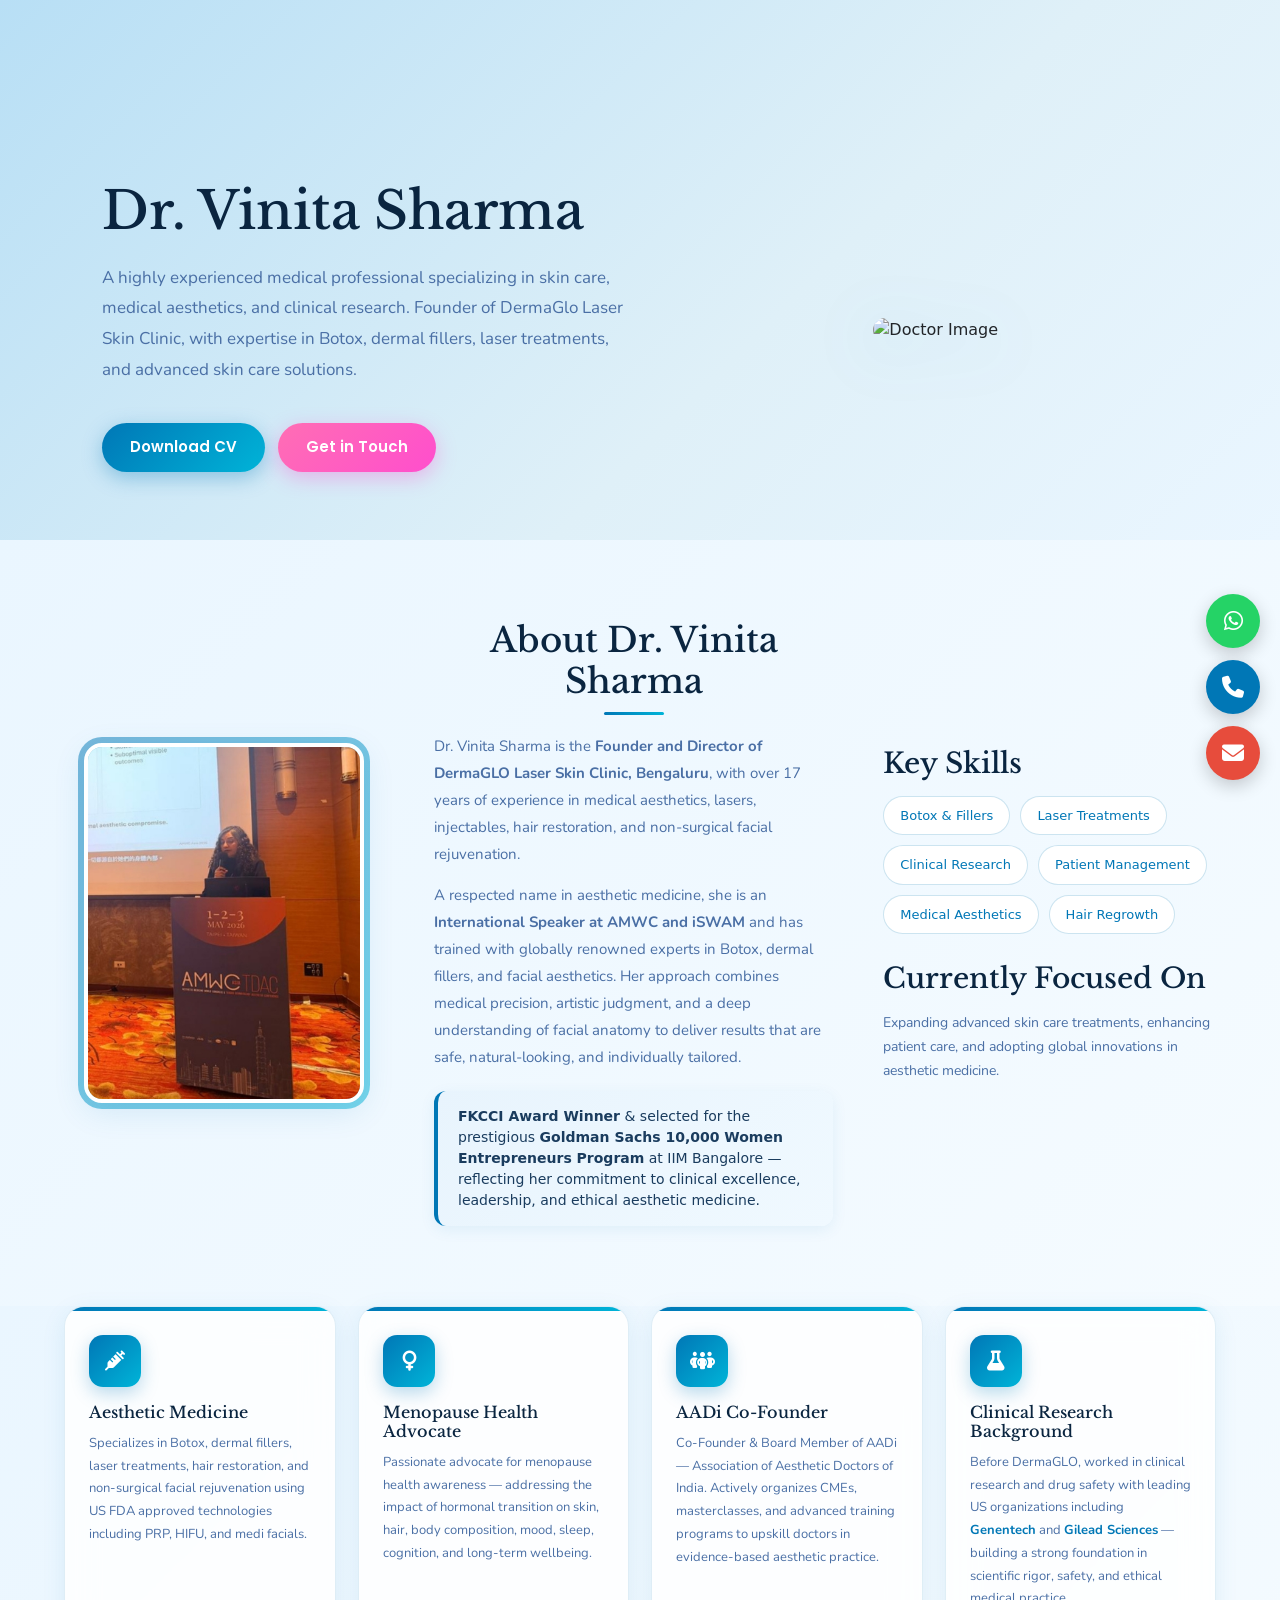
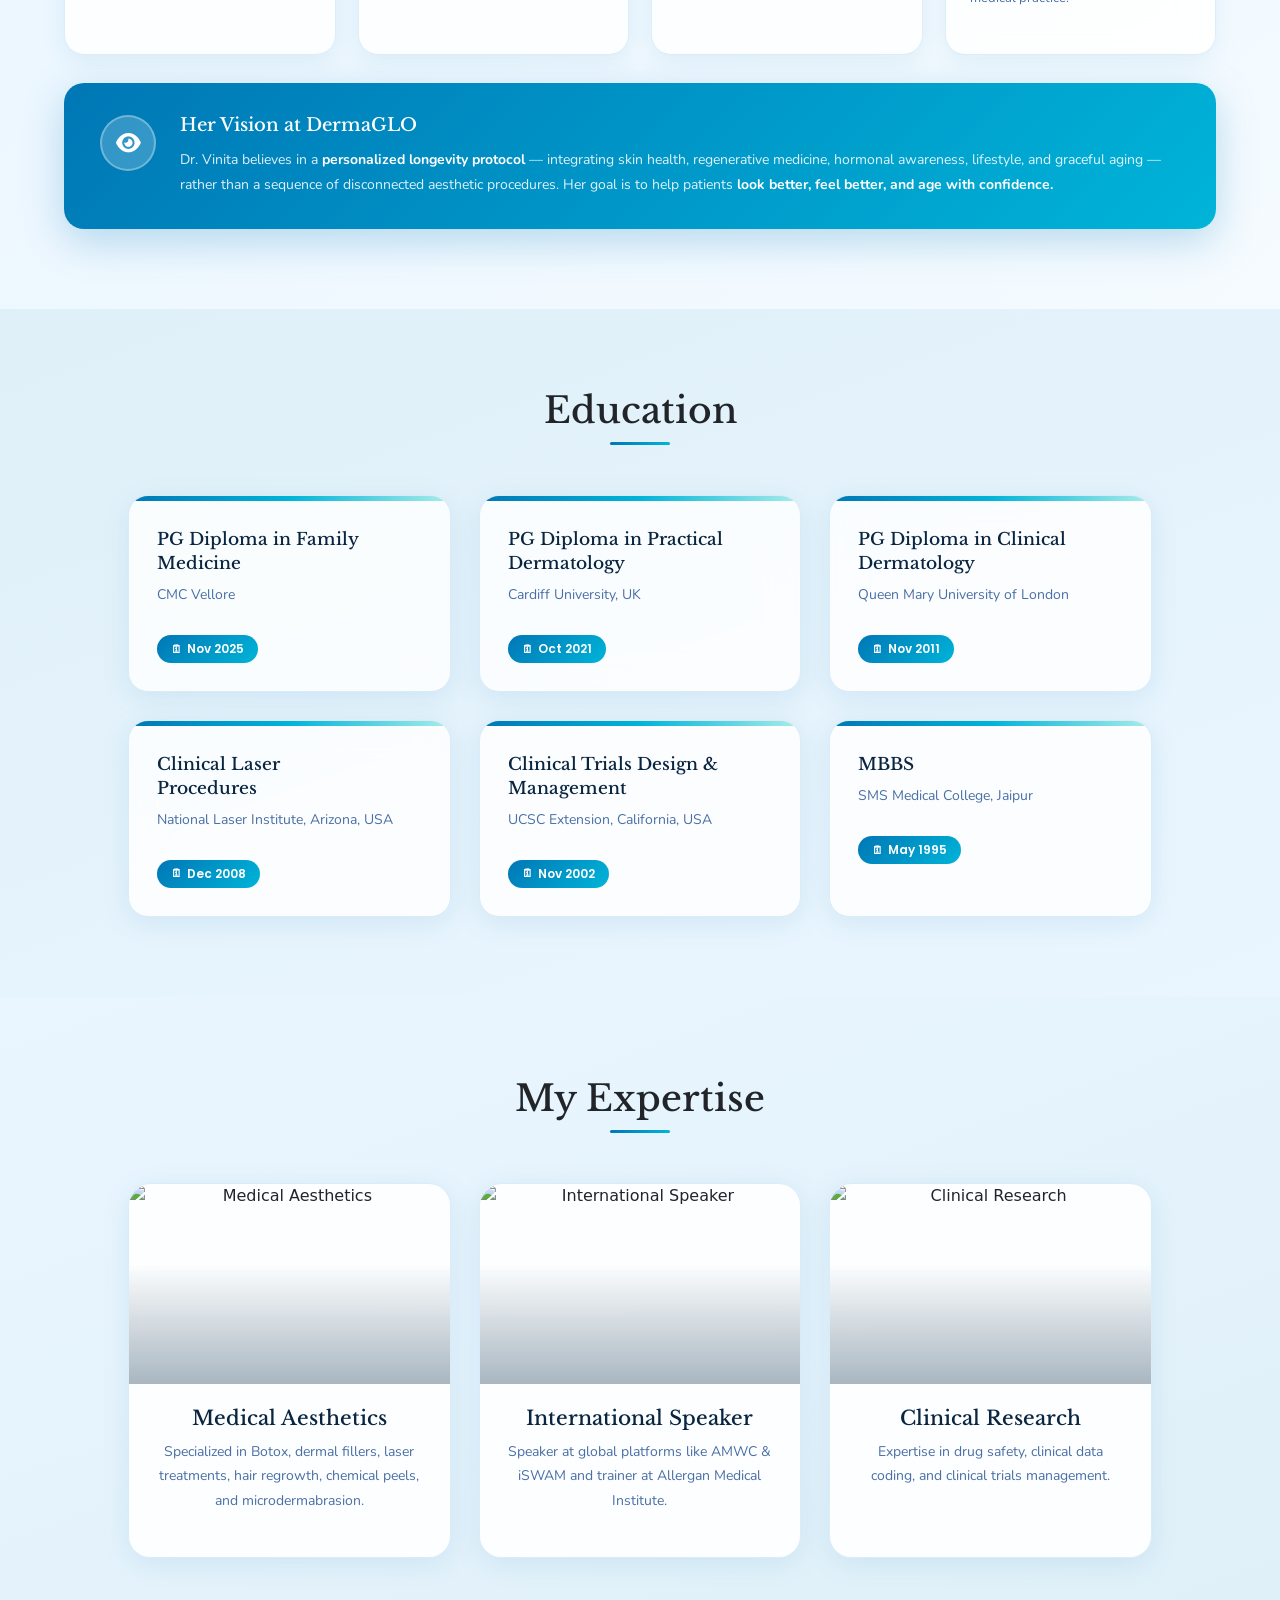
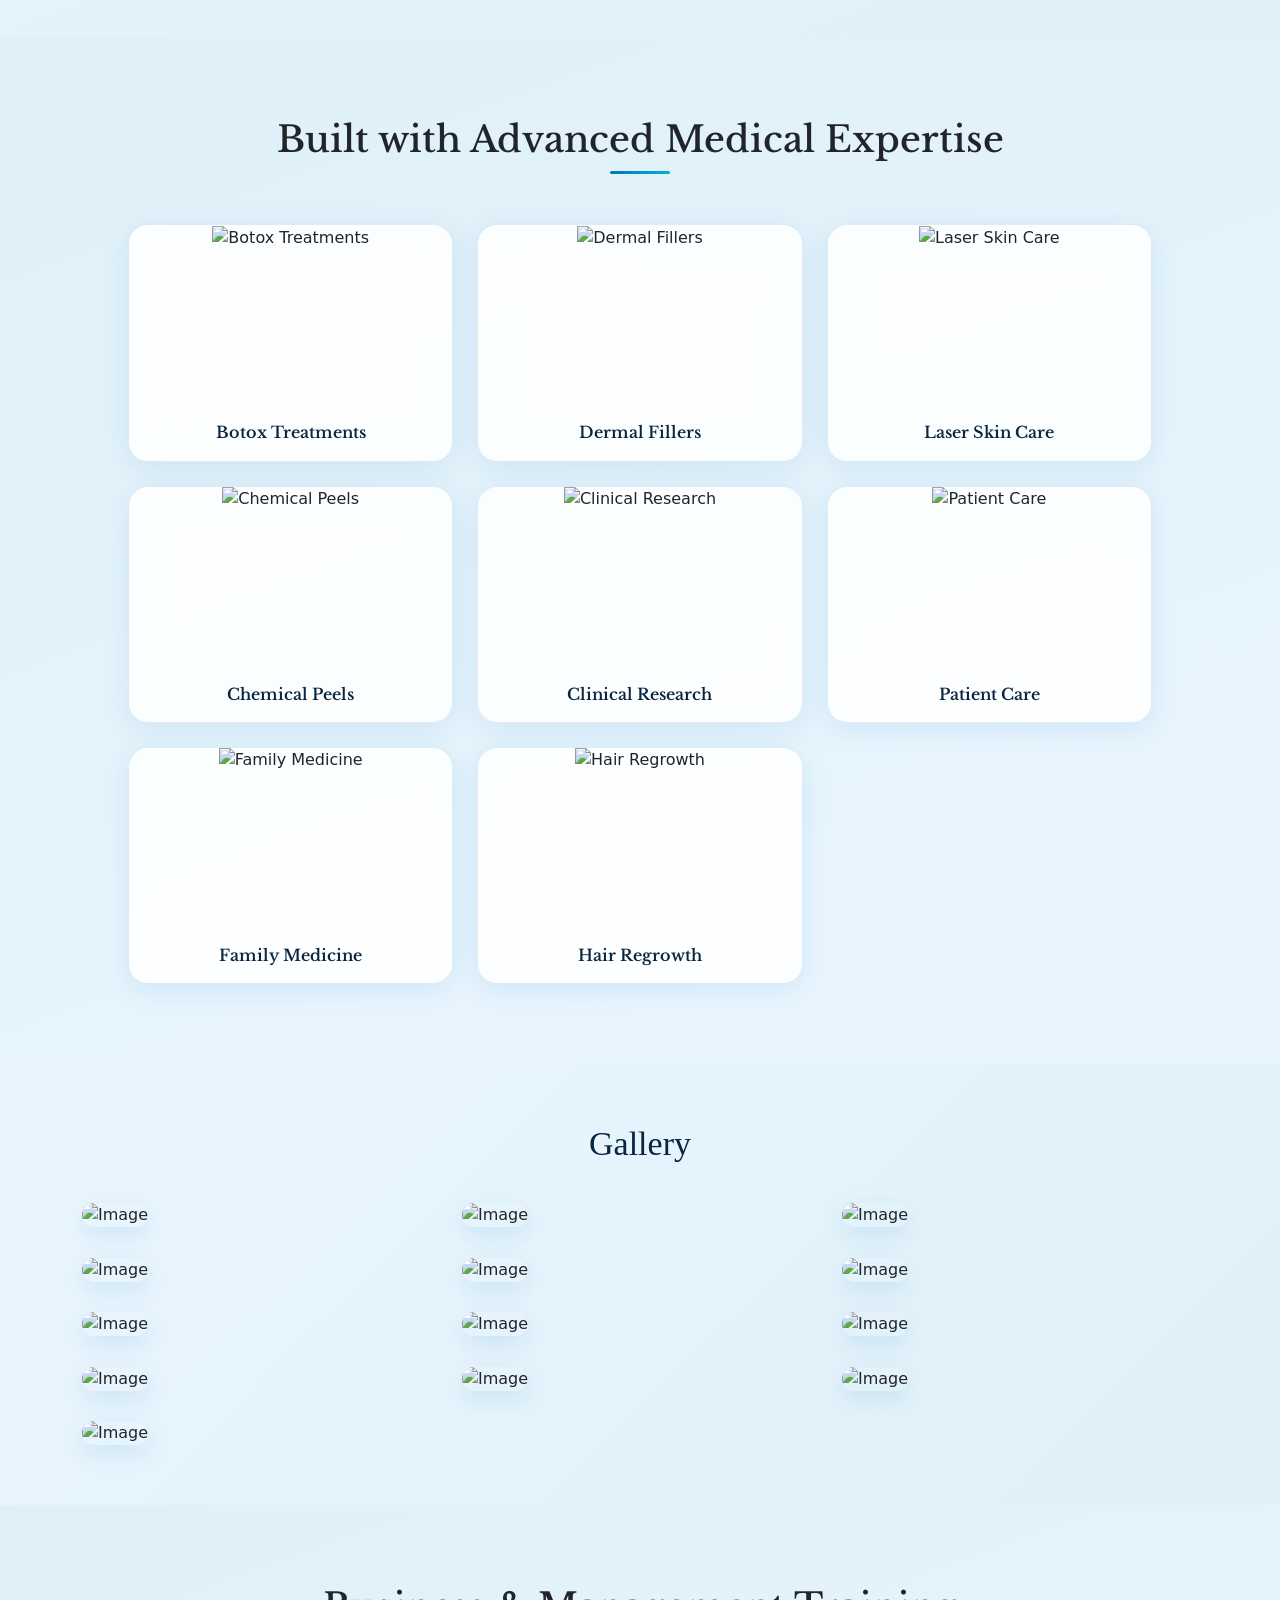
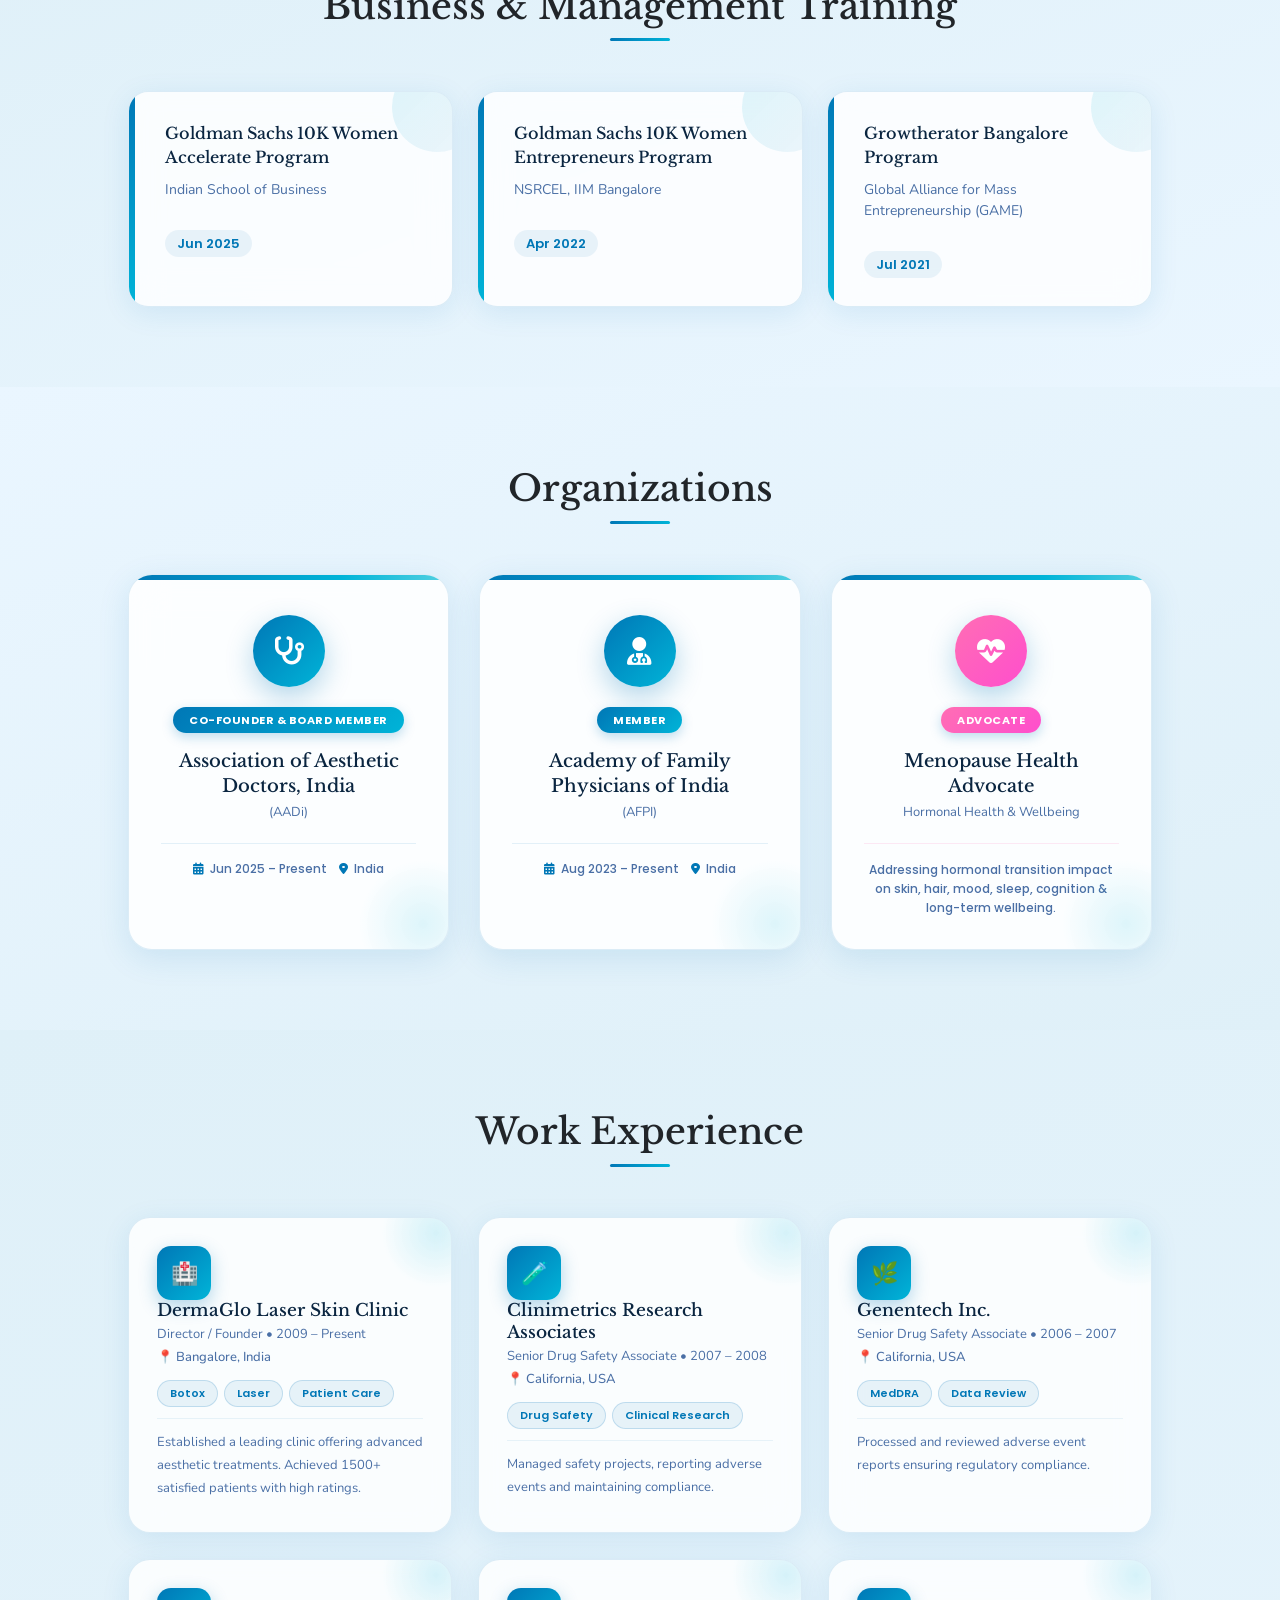
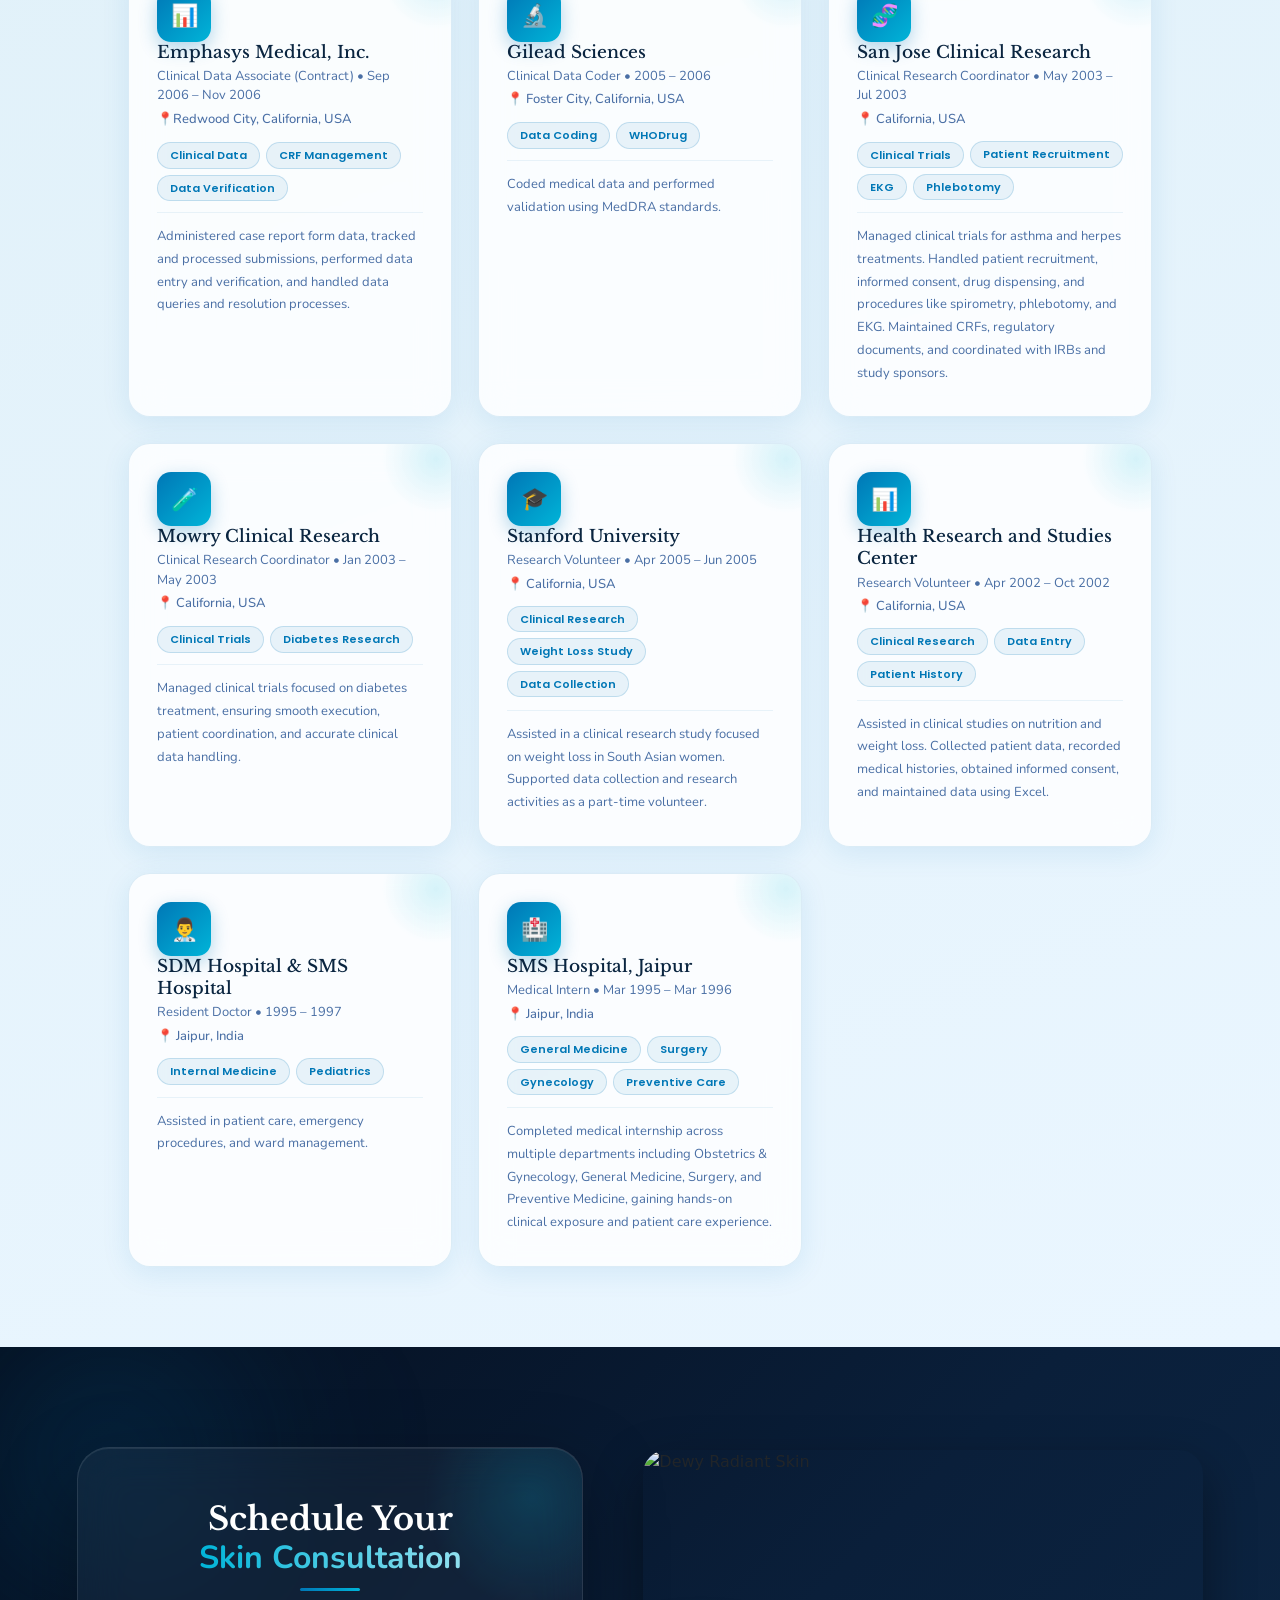
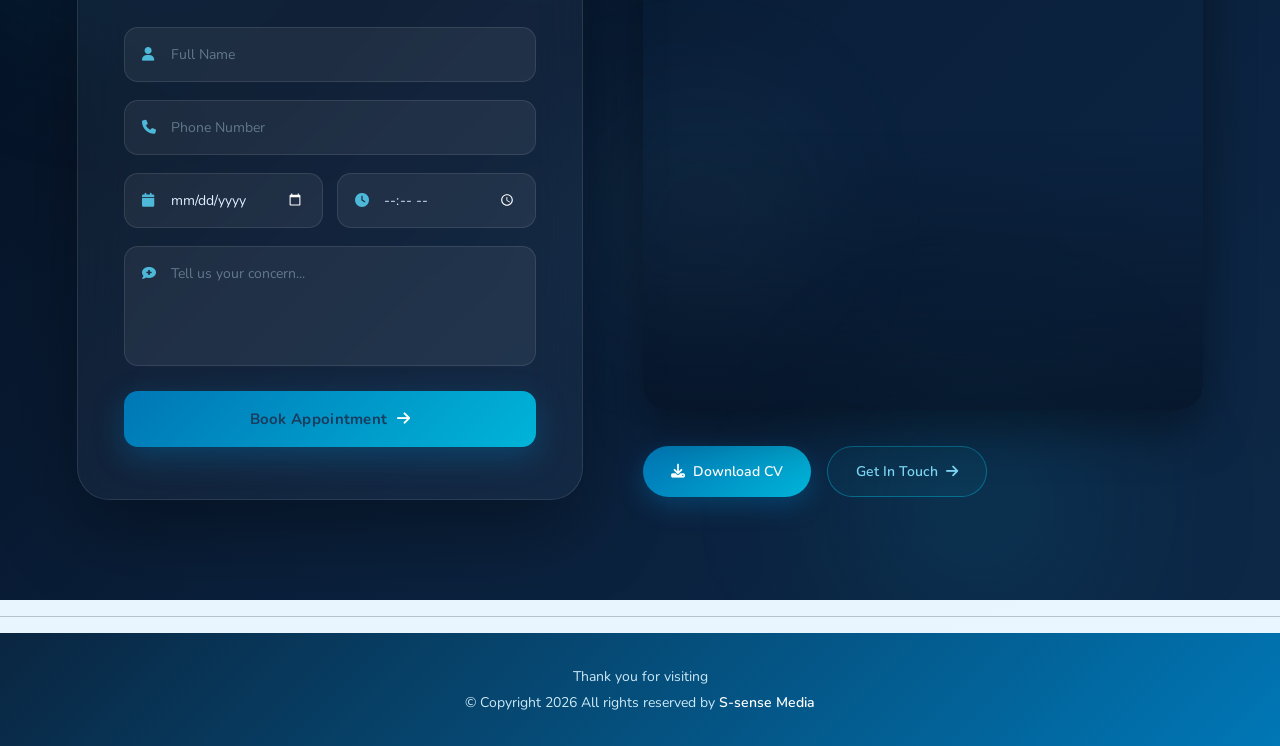
==== index.html @ 88d82cf7 "Add files via upload" ====
<!DOCTYPE html>
<html lang="en">
<head>
<meta charset="UTF-8">
<meta name="viewport" content="width=device-width, initial-scale=1.0">
<title>Dr Vinita Sharma Portfolio</title>
<link rel="stylesheet" href="style.css">

<link href="https://fonts.googleapis.com/css2?family=Poppins:wght@300;400;600&display=swap" rel="stylesheet">
<link rel="stylesheet" href="https://cdnjs.cloudflare.com/ajax/libs/font-awesome/6.5.0/css/all.min.css">
 <link href="https://unpkg.com/aos@2.3.4/dist/aos.css" rel="stylesheet">
     <link href="https://cdn.jsdelivr.net/npm/bootstrap@5.0.2/dist/css/bootstrap.min.css" rel="stylesheet" integrity="sha384-EVSTQN3/azprG1Anm3QDgpJLIm9Nao0Yz1ztcQTwFspd3yD65VohhpuuCOmLASjC" crossorigin="anonymous">
<link href="https://fonts.googleapis.com/css2?family=Libre+Baskerville:ital,wght@0,400;0,700;1,400&family=Nunito:wght@300;400;600;700&display=swap" rel="stylesheet">
</head>

<body>




<!-- data-aos="fade-up" --> 

<section class="hero" >

  
    <div class="hero-left" data-aos="fade-right">
        <h1>Dr. Vinita Sharma </h1>
       

        <p class="hero-text">
            A highly experienced medical professional specializing in skin care, 
            medical aesthetics, and clinical research. Founder of DermaGlo Laser Skin Clinic,
             with expertise in Botox, dermal fillers, laser treatments, and advanced skin care solutions.
        </p>

       

     
         <style>
            .x{
                margin: 0 0;
                padding: 0 0;
                text-align: start !important;
            }
         </style>
        <div class="cta-buttons x">
   <!-- BUTTON -->
<button onclick="openPopup()" class="btn-cv">Download CV</button>

    <button onclick="openAppointmentPopup()" class="btn-appoint">Get in Touch</button>
</div>
    </div>

    
    <div class="hero-right" data-aos="fade-left">
        <img src="maiin-removebg-preview.png" alt="Doctor Image">
    </div>

</section>


<!-- POPUP -->
<div id="popup" class="popup">
  <div class="popup-box">
    <h2>Enter Your Email</h2>

    <form id="cvForm" action="https://formspree.io/f/xqewogjj" method="POST">
      <input type="email" name="email" placeholder="Enter your email" required>

      <!-- hidden field (optional but useful) -->
      <!-- <input type="hidden" name="message" value="https://yourdomain.com/thank-you.html"> -->
       <input type="hidden" name="_redirect" value="https://dermaglo.in/about/">

      <button type="submit">Submit & Download</button>
    </form>

    <span onclick="closePopup()" class="close"><i class="fa-solid fa-xmark" style="font-size: 24px;"></i></span>
  </div>
</div>




 


   

<!-- ================================================ -->

<!-- =====================about=========================== -->


<section class="about" id="about" >
     
    <div class="about-container">

        <div class="about-photo" data-aos="fade-right" data-aos-delay="100">
            <div class="about-photo-frame">
                <img src="amwc.jpg" alt="Dr. Vinita Sharma">
            </div>
        </div>
        
        <div class="about-left" data-aos="fade-up" data-aos-delay="100">
            <h2>About Dr. Vinita Sharma</h2>

            <p>Dr. Vinita Sharma is the <strong>Founder and Director of DermaGLO Laser Skin Clinic, Bengaluru</strong>, with over 17 years of experience in medical aesthetics, lasers, injectables, hair restoration, and non-surgical facial rejuvenation.</p>

            <p>A respected name in aesthetic medicine, she is an <strong>International Speaker at AMWC and iSWAM</strong> and has trained with globally renowned experts in Botox, dermal fillers, and facial aesthetics. Her approach combines medical precision, artistic judgment, and a deep understanding of facial anatomy to deliver results that are safe, natural-looking, and individually tailored.</p>

            <div class="highlight-box" data-aos="fade-up" data-aos-delay="150">
                <strong>FKCCI Award Winner</strong> & selected for the prestigious <strong>Goldman Sachs 10,000 Women Entrepreneurs Program</strong> at IIM Bangalore — reflecting her commitment to clinical excellence, leadership, and ethical aesthetic medicine.
            </div>
        </div>

        <div class="about-right" data-aos="fade-up" data-aos-delay="400">
            <h3>Key Skills</h3>

            <div class="skills">
              
                <div class="skill">Botox & Fillers</div>
                <div class="skill">Laser Treatments</div>
                <div class="skill">Clinical Research</div>
                <div class="skill">Patient Management</div>
                <div class="skill">Medical Aesthetics</div>
                <div class="skill">Hair Regrowth</div>
            </div>

            <h3 class="mt">Currently Focused On</h3>

            <p class="focus-text">
                Expanding advanced skin care treatments, enhancing patient care,
                and adopting global innovations in aesthetic medicine.
            </p>
        </div>

    </div>
</section>

<!-- =====================about extended========================= -->
<section class="about-extended" data-aos="fade-up" data-aos-delay="100">

    <div class="about-ext-grid">

        <div class="about-ext-card" data-aos="fade-up" data-aos-delay="100">
            <div class="about-ext-icon"><i class="fa-solid fa-syringe"></i></div>
            <h3>Aesthetic Medicine</h3>
            <p>Specializes in Botox, dermal fillers, laser treatments, hair restoration, and non-surgical facial rejuvenation using US FDA approved technologies including PRP, HIFU, and medi facials.</p>
        </div>

        <div class="about-ext-card" data-aos="fade-up" data-aos-delay="200">
            <div class="about-ext-icon"><i class="fa-solid fa-venus"></i></div>
            <h3>Menopause Health Advocate</h3>
            <p>Passionate advocate for menopause health awareness — addressing the impact of hormonal transition on skin, hair, body composition, mood, sleep, cognition, and long-term wellbeing.</p>
        </div>

        <div class="about-ext-card" data-aos="fade-up" data-aos-delay="300">
            <div class="about-ext-icon"><i class="fa-solid fa-people-group"></i></div>
            <h3>AADi Co-Founder</h3>
            <p>Co-Founder & Board Member of AADi — Association of Aesthetic Doctors of India. Actively organizes CMEs, masterclasses, and advanced training programs to upskill doctors in evidence-based aesthetic practice.</p>
        </div>

        <div class="about-ext-card" data-aos="fade-up" data-aos-delay="400">
            <div class="about-ext-icon"><i class="fa-solid fa-flask"></i></div>
            <h3>Clinical Research Background</h3>
            <p>Before DermaGLO, worked in clinical research and drug safety with leading US organizations including <strong>Genentech</strong> and <strong>Gilead Sciences</strong> — building a strong foundation in scientific rigor, safety, and ethical medical practice.</p>
        </div>

    </div>

    <div class="about-ext-vision" data-aos="fade-up" data-aos-delay="200">
        <div class="about-ext-vision-icon"><i class="fa-solid fa-eye"></i></div>
        <div>
            <h3>Her Vision at DermaGLO</h3>
            <p>Dr. Vinita believes in a <strong>personalized longevity protocol</strong> — integrating skin health, regenerative medicine, hormonal awareness, lifestyle, and graceful aging — rather than a sequence of disconnected aesthetic procedures. Her goal is to help patients <strong>look better, feel better, and age with confidence.</strong></p>
        </div>
    </div>

</section>
<!-- ========================================== -->

<!-- ==========================education============================================== -->

<section class="education-section" data-aos="fade-up">
    <h2>Education</h2>

    <div class="education-grid">

        <div class="edu-card" data-aos="fade-up" data-aos-delay="100">
            <h3>PG Diploma in Family Medicine</h3>
            <p>CMC Vellore</p>
            <span>Nov 2025</span>
        </div>

        <div class="edu-card" data-aos="fade-up" data-aos-delay="100">
            <h3>PG Diploma in Practical Dermatology</h3>
            <p>Cardiff University, UK</p>
            <span>Oct 2021</span>
        </div>

        <div class="edu-card" data-aos="fade-up" data-aos-delay="100">
            <h3>PG Diploma in Clinical Dermatology</h3>
            <p>Queen Mary University of London</p>
            <span>Nov 2011</span>
        </div>

        <div class="edu-card" data-aos="fade-up" data-aos-delay="100">
            <h3>Clinical Laser Procedures</h3>
            <p>National Laser Institute, Arizona, USA</p>
            <span>Dec 2008</span>
        </div>

        <div class="edu-card" data-aos="fade-up" data-aos-delay="100">
            <h3>Clinical Trials Design & Management</h3>
            <p>UCSC Extension, California, USA</p>
            <span>Nov 2002</span>
        </div>

        <div class="edu-card" data-aos="fade-up" data-aos-delay="100">
            <h3>MBBS</h3>
            <p>SMS Medical College, Jaipur</p>
            <span>May 1995</span>
        </div>

    </div>
</section>
<!-- ================================================ -->

<!-- ===================experties=========================================== -->

<section class="expertise-section" id="expertise-section" >
    <h2>My Expertise</h2>

    <div class="expertise-grid">

        <!-- CARD 1 -->
        <div class="exp-card" data-aos="fade-right" data-aos-delay="100">
            <div class="exp-img-wrap">
                <img src="https://images.unsplash.com/photo-1570172619644-dfd03ed5d881?w=600&q=80" alt="Medical Aesthetics">
                <div class="exp-img-overlay"></div>
            </div>
            <div class="exp-body">
                <h3>Medical Aesthetics</h3>
                <p>Specialized in Botox, dermal fillers, laser treatments, hair regrowth, chemical peels, and microdermabrasion.</p>
            </div>
        </div>

        <!-- CARD 2 -->
        <div class="exp-card" data-aos="fade-up" data-aos-delay="100">
            <div class="exp-img-wrap">
                <img src="https://images.unsplash.com/photo-1475721027785-f74eccf877e2?w=600&q=80" alt="International Speaker">
                <div class="exp-img-overlay"></div>
            </div>
            <div class="exp-body">
                <h3>International Speaker</h3>
                <p>Speaker at global platforms like AMWC & iSWAM and trainer at Allergan Medical Institute.</p>
            </div>
        </div>

        <!-- CARD 3 -->
        <div class="exp-card" data-aos="fade-left" data-aos-delay="100">
            <div class="exp-img-wrap">
                <img src="https://images.unsplash.com/photo-1532187863486-abf9dbad1b69?w=600&q=80" alt="Clinical Research">
                <div class="exp-img-overlay"></div>
            </div>
            <div class="exp-body">
                <h3>Clinical Research</h3>
                <p>Expertise in drug safety, clinical data coding, and clinical trials management.</p>
            </div>
        </div>

    </div>
</section>

<!-- ============================================================================ -->
<!-- ===============================built with advance========================================== -->

<section class="aws-section" data-aos="fade-up" data-aos-delay="100">
    <h2>Built with Advanced Medical Expertise</h2>

    <div class="aws-grid" data-aos="fade-up" data-aos-delay="100">

        <div class="aws-card" onclick="openImgPopup('https://images.unsplash.com/photo-1570172619644-dfd03ed5d881?w=800&q=80','Botox Treatments')">
            <div class="aws-img-wrap"><img src="https://images.unsplash.com/photo-1570172619644-dfd03ed5d881?w=400&q=80" alt="Botox Treatments"><div class="aws-overlay"><i class="fa-solid fa-magnifying-glass-plus"></i></div></div>
            <h3>Botox Treatments</h3>
        </div>

        <div class="aws-card" onclick="openImgPopup('https://images.unsplash.com/photo-1616394584738-fc6e612e71b9?w=800&q=80','Dermal Fillers')">
            <div class="aws-img-wrap"><img src="https://images.unsplash.com/photo-1616394584738-fc6e612e71b9?w=400&q=80" alt="Dermal Fillers"><div class="aws-overlay"><i class="fa-solid fa-magnifying-glass-plus"></i></div></div>
            <h3>Dermal Fillers</h3>
        </div>

        <div class="aws-card" onclick="openImgPopup('https://images.unsplash.com/photo-1512290923902-8a9f81dc236c?w=800&q=80','Laser Skin Care')">
            <div class="aws-img-wrap"><img src="https://images.unsplash.com/photo-1512290923902-8a9f81dc236c?w=400&q=80" alt="Laser Skin Care"><div class="aws-overlay"><i class="fa-solid fa-magnifying-glass-plus"></i></div></div>
            <h3>Laser Skin Care</h3>
        </div>

        <div class="aws-card" onclick="openImgPopup('https://images.unsplash.com/photo-1556228578-8c89e6adf883?w=800&q=80','Chemical Peels')">
            <div class="aws-img-wrap"><img src="https://images.unsplash.com/photo-1556228578-8c89e6adf883?w=400&q=80" alt="Chemical Peels"><div class="aws-overlay"><i class="fa-solid fa-magnifying-glass-plus"></i></div></div>
            <h3>Chemical Peels</h3>
        </div>

        <div class="aws-card" onclick="openImgPopup('https://images.unsplash.com/photo-1579684385127-1ef15d508118?w=800&q=80','Clinical Research')">
            <div class="aws-img-wrap"><img src="https://images.unsplash.com/photo-1579684385127-1ef15d508118?w=400&q=80" alt="Clinical Research"><div class="aws-overlay"><i class="fa-solid fa-magnifying-glass-plus"></i></div></div>
            <h3>Clinical Research</h3>
        </div>

        <div class="aws-card" onclick="openImgPopup('https://images.unsplash.com/photo-1551601651-2a8555f1a136?w=800&q=80','Patient Care')">
            <div class="aws-img-wrap"><img src="https://images.unsplash.com/photo-1551601651-2a8555f1a136?w=400&q=80" alt="Patient Care"><div class="aws-overlay"><i class="fa-solid fa-magnifying-glass-plus"></i></div></div>
            <h3>Patient Care</h3>
        </div>

        <div class="aws-card" onclick="openImgPopup('https://images.unsplash.com/photo-1505751172876-fa1923c5c528?w=800&q=80','Family Medicine')">
            <div class="aws-img-wrap"><img src="https://images.unsplash.com/photo-1505751172876-fa1923c5c528?w=400&q=80" alt="Family Medicine"><div class="aws-overlay"><i class="fa-solid fa-magnifying-glass-plus"></i></div></div>
            <h3>Family Medicine</h3>
        </div>

        <div class="aws-card" onclick="openImgPopup('https://images.unsplash.com/photo-1522337360788-8b13dee7a37e?w=800&q=80','Hair Regrowth')">
            <div class="aws-img-wrap"><img src="https://images.unsplash.com/photo-1522337360788-8b13dee7a37e?w=400&q=80" alt="Hair Regrowth"><div class="aws-overlay"><i class="fa-solid fa-magnifying-glass-plus"></i></div></div>
            <h3>Hair Regrowth</h3>
        </div>

    </div>

</section>

<!-- IMAGE LIGHTBOX POPUP -->
<div id="imgPopup" class="img-popup" onclick="closeImgPopup()">
    <div class="img-popup-box" onclick="event.stopPropagation()">
        <button class="img-popup-close" onclick="closeImgPopup()"><i class="fa-solid fa-xmark"></i></button>
        <img id="imgPopupSrc" src="" alt="">
        <p id="imgPopupTitle"></p>
    </div>
</div>

</section>
<!-- =============================================== -->

<!-- =====================gallery images================================= -->

<!--====== Tiny Slider Css ======-->
   <link rel="stylesheet" href="https://cdn.ayroui.com/1.0/css/tiny-slider.css" />

 <!--====== SLIDER THREE PART START ======-->

  <section class="slider-three" data-aos="zoom-in" data-aos-delay="100">
    <div class="container">
      <div class="row justify-content-center">
        <div class="col-lg-6">
          <div class="section-title text-center">
            <h3 class="title">Gallery</h3>
            <!-- <p class="text">
              Stop wasting time and money designing and managing a website
              that doesn’t get results. Happiness guaranteed!
            </p> -->
          </div>
          <!-- section title -->
        </div>
      </div>
      <!-- row -->

      <div class="slider-items-wrapper">
        <div class="row slider-items-active">

          <div class="col-lg-4">
            <div class="single-items-one">
              <img src="img/1.png" alt="Image" />
            </div>
          </div>

           <div class="col-lg-4">
            <div class="single-items-one">
              <img src="img/2.png" alt="Image" />
            </div>
          </div>

           <div class="col-lg-4">
            <div class="single-items-one">
              <img src="img/3.png" alt="Image" />
            </div>
          </div>

           <div class="col-lg-4">
            <div class="single-items-one">
              <img src="img/4.png" alt="Image" />
            </div>
          </div>

           <div class="col-lg-4">
            <div class="single-items-one">
              <img src="img/5.png" alt="Image" />
            </div>
          </div>

           <div class="col-lg-4">
            <div class="single-items-one">
              <img src="img/6.png" alt="Image" />
            </div>
          </div>

           <div class="col-lg-4">
            <div class="single-items-one">
              <img src="img/7.png" alt="Image" />
            </div>
          </div>

          <div class="col-lg-4">
            <div class="single-items-one">
              <img src="2.jpg" alt="Image" />
            </div>
            <!-- single-items-one -->
          </div>
          <div class="col-lg-4">
            <div class="single-items-one">
              <img src="3.jpg" alt="Image" />
            </div>
            <!-- single-items-one -->
          </div>
          <div class="col-lg-4">
            <div class="single-items-one">
              <img src="4.jpg" alt="Image" />
            </div>
            <!-- single-items-one -->
          </div>
          
          <div class="col-lg-4">
            <div class="single-items-one">
              <img src="5.jpg" alt="Image" />
            </div>
            <!-- single-items-one -->
          </div>
          <div class="col-lg-4">
            <div class="single-items-one">
              <img src="6.jpg" alt="Image" />
            </div>
            <!-- single-items-one -->
          </div>
          <!-- <div class="col-lg-4">
            <div class="single-items-one">
              <img src="" alt="Image" />
            </div>
          
          </div> -->
          <div class="col-lg-4">
            <div class="single-items-one">
              <img src="8.jpg" alt="Image" />
            </div>
            <!-- single-items-one -->
          </div>
        </div>
        <!-- row -->
      </div>
    </div>
    <!-- container -->
  </section>

  <!--====== SLIDER THREE PART ENDS ======-->
  <script src="https://cdn.ayroui.com/1.0/js/tiny-slider.js"></script>
















<!-- =========================BUSINESS/MANAGEMENT TRAINING =================================  -->

<section class="bm-section" >
    <h2 data-aos="zoom-in" data-aos-delay="100">Business & Management Training</h2>

    <div class="bm-container">

        <div class="bm-card" data-aos="fade-right" data-aos-delay="200">
            <h3>Goldman Sachs 10K Women Accelerate Program</h3>
            <p>Indian School of Business</p>
            <span>Jun 2025</span>
        </div>

        <div class="bm-card" data-aos="fade-up" data-aos-delay="200">
            <h3>Goldman Sachs 10K Women Entrepreneurs Program</h3>
            <p>NSRCEL, IIM Bangalore</p>
            <span>Apr 2022</span>
        </div>

        <div class="bm-card" data-aos="fade-left" data-aos-delay="200">
            <h3>Growtherator Bangalore Program</h3>
            <p>Global Alliance for Mass Entrepreneurship (GAME)</p>
            <span>Jul 2021</span>
        </div>

    </div>
</section>
<!-- ========================================== -->

<!-- ===============organization====================================== -->























<section class="org-section" data-aos="fade-up" data-aos-delay="100">
    <h2>Organizations</h2>

    <div class="org-grid">

        <div class="org-card" data-aos="fade-right" data-aos-delay="150">
            <div class="org-icon-wrap">
                <i class="fa-solid fa-stethoscope"></i>
            </div>
            <div class="org-badge">Co-Founder & Board Member</div>
            <h3>Association of Aesthetic Doctors, India</h3>
            <p class="org-short">(AADi)</p>
            <div class="org-meta">
                <span><i class="fa-solid fa-calendar-days"></i> Jun 2025 – Present</span>
                <span><i class="fa-solid fa-location-dot"></i> India</span>
            </div>
        </div>

        <div class="org-card" data-aos="fade-up" data-aos-delay="250">
            <div class="org-icon-wrap">
                <i class="fa-solid fa-user-doctor"></i>
            </div>
            <div class="org-badge">Member</div>
            <h3>Academy of Family Physicians of India</h3>
            <p class="org-short">(AFPI)</p>
            <div class="org-meta">
                <span><i class="fa-solid fa-calendar-days"></i> Aug 2023 – Present</span>
                <span><i class="fa-solid fa-location-dot"></i> India</span>
            </div>
        </div>

        <div class="org-card" data-aos="fade-left" data-aos-delay="350">
            <div class="org-icon-wrap" style="background: linear-gradient(135deg, #ff6eb4, #ff4ecd);">
                <i class="fa-solid fa-heart-pulse"></i>
            </div>
            <div class="org-badge" style="background: linear-gradient(135deg, #ff6eb4, #ff4ecd);">Advocate</div>
            <h3>Menopause Health Advocate</h3>
            <p class="org-short">Hormonal Health & Wellbeing</p>
            <div class="org-meta" style="border-top: 1px solid rgba(255,110,180,0.15);">
                <span style="color: var(--muted); font-size: 12px; text-align: center; line-height: 1.6;">Addressing hormonal transition impact on skin, hair, mood, sleep, cognition & long-term wellbeing.</span>
            </div>
        </div>

    </div>
</section>


<!--====================work exp====================================== -->


<section class="work-section" data-aos="fade-up" data-aos-delay="200">
    <h2>Work Experience</h2>

    <div class="work-grid">

        <!-- CARD 1 -->
        <div class="work-card">
            <div class="work-icon">🏥</div>
            <h3>DermaGlo Laser Skin Clinic</h3>
            <p>Director / Founder • 2009 – Present</p>
            <p class="location">📍 Bangalore, India</p>

            <div class="tags">
                <span class="tag">Botox</span>
                <span class="tag">Laser</span>
                <span class="tag">Patient Care</span>
            </div>

            <p class="work-desc">
                Established a leading clinic offering advanced aesthetic treatments.
                Achieved 1500+ satisfied patients with high ratings.
            </p>
        </div>

<!-- =====================CARD 2====================================== -->
        <div class="work-card">
            <div class="work-icon">🧪</div>
            <h3>Clinimetrics Research Associates</h3>
            <p>Senior Drug Safety Associate • 2007 – 2008</p>
            <p class="location">📍 California, USA</p>
            

            <div class="tags">
                <span class="tag">Drug Safety</span>
                <span class="tag">Clinical Research</span>
            </div>

            <p class="work-desc">
                Managed safety projects, reporting adverse events and maintaining compliance.
            </p>
        </div>

<!-- ===========================CARD 3======================================== -->
        <div class="work-card">
            <div class="work-icon">🌿</div>
            <h3>Genentech Inc.</h3>
            <p>Senior Drug Safety Associate • 2006 – 2007</p>
            <p class="location">📍 California, USA</p>

            <div class="tags">
                <span class="tag">MedDRA</span>
                <span class="tag">Data Review</span>
            </div>

            <p class="work-desc">
                Processed and reviewed adverse event reports ensuring regulatory compliance.
            </p>
        </div>
<!-- =======================card 4 =============================== -->
        <div class="work-card">
    <div class="work-icon">📊</div>
    <h3>Emphasys Medical, Inc.</h3>
    <p>Clinical Data Associate (Contract) • Sep 2006 – Nov 2006</p>
    <p class="location">📍Redwood City, California, USA </p>

    <div class="tags">
        <span class="tag">Clinical Data</span>
        <span class="tag">CRF Management</span>
        <span class="tag">Data Verification</span>
    </div>

    <p class="work-desc">
        Administered case report form data, tracked and processed submissions,
        performed data entry and verification, and handled data queries and resolution processes.
    </p>
</div>

<!-- ======================CARD 5================================= -->
        <div class="work-card">
            <div class="work-icon">🔬</div>
            <h3>Gilead Sciences</h3>
            <p>Clinical Data Coder • 2005 – 2006</p>
            <p class="location">📍 Foster City, California, USA </p>

            <div class="tags">
                <span class="tag">Data Coding</span>
                <span class="tag">WHODrug</span>
            </div>

            <p class="work-desc">
                Coded medical data and performed validation using MedDRA standards.
            </p>
        </div>

<!-- ============================card 6========================== -->
<div class="work-card">
    <div class="work-icon">🧬</div>
    <h3>San Jose Clinical Research</h3>
    <p>Clinical Research Coordinator • May 2003 – Jul 2003</p>
    <p class="location">📍 California, USA </p>

    <div class="tags">
        <span class="tag">Clinical Trials</span>
        <span class="tag">Patient Recruitment</span>
        <span class="tag">EKG</span>
        <span class="tag">Phlebotomy</span>
    </div>

    <p class="work-desc">
        Managed clinical trials for asthma and herpes treatments. Handled patient recruitment,
        informed consent, drug dispensing, and procedures like spirometry, phlebotomy, and EKG.
        Maintained CRFs, regulatory documents, and coordinated with IRBs and study sponsors.
    </p>
</div>

<!-- =======================card 7============================== -->

<div class="work-card">
    <div class="work-icon">🧪</div>
    <h3>Mowry Clinical Research</h3>
    <p>Clinical Research Coordinator • Jan 2003 – May 2003</p>
    <p class="location">📍 California, USA </p>

    <div class="tags">
        <span class="tag">Clinical Trials</span>
        <span class="tag">Diabetes Research</span>
    </div>

    <p class="work-desc">
        Managed clinical trials focused on diabetes treatment, ensuring smooth execution,
        patient coordination, and accurate clinical data handling.
    </p>
</div>



<!-- ======================card 8========================= -->
<div class="work-card">
    <div class="work-icon">🎓</div>
    <h3>Stanford University</h3>
    <p>Research Volunteer • Apr 2005 – Jun 2005</p>
    <p class="location">📍 California, USA </p>

    <div class="tags">
        <span class="tag">Clinical Research</span>
        <span class="tag">Weight Loss Study</span>
        <span class="tag">Data Collection</span>
    </div>

    <p class="work-desc">
        Assisted in a clinical research study focused on weight loss in South Asian women.
        Supported data collection and research activities as a part-time volunteer.
    </p>
</div>


<!-- ======================card 9========================= -->

<div class="work-card">
    <div class="work-icon">📊</div>
    <h3>Health Research and Studies Center</h3>
    <p>Research Volunteer • Apr 2002 – Oct 2002</p>
    <p class="location">📍 California, USA </p>

    <div class="tags">
        <span class="tag">Clinical Research</span>
        <span class="tag">Data Entry</span>
        <span class="tag">Patient History</span>
    </div>

    <p class="work-desc">
        Assisted in clinical studies on nutrition and weight loss. Collected patient data,
        recorded medical histories, obtained informed consent, and maintained data using Excel.
    </p>
</div>


 <!-- ================CARD 10============================= -->
        <div class="work-card">
            <div class="work-icon">👨‍⚕️</div>
            <h3>SDM Hospital & SMS Hospital</h3>
            <p>Resident Doctor • 1995 – 1997</p>
            <p class="location">📍 Jaipur, India </p>
            

            <div class="tags">
                <span class="tag">Internal Medicine</span>
                <span class="tag">Pediatrics</span>
            </div>

            <p class="work-desc">
                Assisted in patient care, emergency procedures, and ward management.
            </p>
        </div>

<!-- ====================card 11============================= -->

<div class="work-card">
    <div class="work-icon">🏥</div>
    <h3>SMS Hospital, Jaipur</h3>
    <p>Medical Intern • Mar 1995 – Mar 1996</p>
    <p class="location">📍 Jaipur, India </p>

    <div class="tags">
        <span class="tag">General Medicine</span>
        <span class="tag">Surgery</span>
        <span class="tag">Gynecology</span>
        <span class="tag">Preventive Care</span>
    </div>

    <p class="work-desc">
        Completed medical internship across multiple departments including
        Obstetrics & Gynecology, General Medicine, Surgery, and Preventive Medicine,
        gaining hands-on clinical exposure and patient care experience.
    </p>
</div>

    </div>
</section>

<!-- =============================== -->

<!-- ====================AMWC videos=========================== -->

<!-- <section class="video-section">
  <h2>Our Treatments</h2>

  <div class="video-container">

   
    <div class="video-card">
      <video src="video1.mp4"></video>
      <button class="play-btn">▶</button>
    </div>

   
    <div class="video-card">
      <video src="video2.mp4"></video>
      <button class="play-btn">▶</button>
    </div>

  </div>
</section> -->

















<!-- =================================whatsapp call email site button======================= -->
 <div class="floating-buttons">

    <!-- WhatsApp -->
    <a href="https://wa.me/919901840019" target="_blank" class="float-btn whatsapp">
        <i class="fab fa-whatsapp"></i>
    </a>

    <!-- Call -->
    <a href="tel:+919901840019" class="float-btn call">
        <i class="fa fa-phone"></i>
    </a>

    <!-- Email -->
    <a href="mailto:vinita_sharma_us@yahoo.com" class="float-btn mail">
        <i class="fa fa-envelope"></i>
    </a>

</div>
<!-- ===================================================== -->

<!-- =========================button====================================== -->


<!-- <div class="cta-buttons">
    <button onclick="openPopup()" class="btn-cv">Download CV</button>
  
  <a id="cvLink" href="cv.pdf" download style="display:none;"></a>

  <button onclick="openAppointmentPopup()" class="btn-appoint">Book Appointment</button>
</div> -->

<!-- APPOINTMENT POPUP -->
<div id="appointPopup" class="popup">
  <div class="popup-content">

    <button onclick="closeAppointmentPopup()" class="close-btnn">✖</button>

    <h3>Book Appointment</h3>

    <input type="text" id="appName" placeholder="Your Name">
    <input type="tel" id="appPhone" placeholder="Phone Number">
    <input type="date" id="appDate">
    <input type="time" id="appTime">
    <textarea id="appIssue" placeholder="Describe your issue"></textarea>

    <button onclick="submitAppointment()">Submit</button>

  </div>
</div>





<!-- ======================================================================= -->



<!-- ============================================================ -->




<!-- =========================PREMIUM CONSULTATION SECTION========================= -->
<section class="consult-section">

    <!-- decorative blobs -->
    <div class="consult-blob consult-blob-1"></div>
    <div class="consult-blob consult-blob-2"></div>
    <div class="consult-blob consult-blob-3"></div>

    <div class="consult-wrapper">

        <!-- LEFT: FORM -->
        <div class="consult-form-box" data-aos="fade-right" data-aos-delay="100">

            <div class="consult-form-glow"></div>

            <!-- <span class="consult-tag"><i class="fa-regular fa-calendar-check"></i> Book Consultation</span> -->

            <h2 class="consult-form-title">Schedule Your<br><span>Skin Consultation</span></h2>

            <form action="https://formspree.io/f/xqewogjj" method="POST">

                <div class="cf-group">
                    <i class="fa-solid fa-user cf-icon"></i>
                    <input type="text" name="name" placeholder="Full Name" required>
                </div>

                <div class="cf-group">
                    <i class="fa-solid fa-phone cf-icon"></i>
                    <input type="tel" name="phone" placeholder="Phone Number" required>
                </div>

                <div class="cf-double">
                    <div class="cf-group">
                        <i class="fa-solid fa-calendar cf-icon"></i>
                        <input type="date" name="date" required>
                    </div>
                    <div class="cf-group">
                        <i class="fa-solid fa-clock cf-icon"></i>
                        <input type="time" name="time" required>
                    </div>
                </div>

                <div class="cf-group">
                    <i class="fa-solid fa-comment-medical cf-icon cf-icon-top"></i>
                    <textarea name="concern" placeholder="Tell us your concern..." required></textarea>
                </div>

                <button type="submit" class="consult-submit" >
                    <span>Book Appointment</span>
                    <i class="fa-solid fa-arrow-right"></i>
                </button>

            </form>

        </div>

        <!-- RIGHT: CONTENT -->
        <div class="consult-content" data-aos="fade-left" data-aos-delay="200">

            <div class="consult-right-img-wrap">
                <img src="img/last-derma.avif" alt="Dewy Radiant Skin">
                <div class="consult-right-img-overlay"></div>
            </div>

            <!-- BUTTONS -->
            <div class="consult-btns">
                <button onclick="openPopup()" class="consult-btn-primary">
                    <i class="fa-solid fa-download"></i> Download CV
                </button>
                <a href="javascript:void(0)" class="consult-btn-outline" onclick="openAppointmentPopup()">
                    Get In Touch <i class="fa-solid fa-arrow-right"></i>
                </a>
            </div>

        </div>

    </div>
</section>
<!-- ============================================================ -->

<hr style="width: 100%;">
<footer>
    
    <p>Thank you for visiting</p>
    <p>© Copyright 2026 All rights reserved by <a href="https://s-sensemedia.com/">S-sense Media</a></p>

</footer>

<script src="https://unpkg.com/aos@2.3.4/dist/aos.js"></script>

<script>
  AOS.init({ duration: 1000, once: true });

  function openImgPopup(src, title) {
    document.getElementById('imgPopupSrc').src = src;
    document.getElementById('imgPopupTitle').textContent = title;
    document.getElementById('imgPopup').classList.add('active');
    document.body.style.overflow = 'hidden';
  }

  function closeImgPopup() {
    document.getElementById('imgPopup').classList.remove('active');
    document.body.style.overflow = '';
  }

  document.addEventListener('keydown', function(e) {
    if (e.key === 'Escape') closeImgPopup();
  });
</script>

<script src="script.js"></script>

<script src="https://cdn.jsdelivr.net/npm/bootstrap@5.0.2/dist/js/bootstrap.bundle.min.js" integrity="sha384-MrcW6ZMFYlzcLA8Nl+NtUVF0sA7MsXsP1UyJoMp4YLEuNSfAP+JcXn/tWtIaxVXM" crossorigin="anonymous"></script>
</body>
</html>
---- style.css ----
* { box-sizing: border-box; margin: 0; padding: 0; }

:root {
    --bg: #dff0f8;
    --bg2: #eaf6ff;
    --accent: #0077B6;
    --accent2: #00B4D8;
    --dark: #0A2540;
    --text: #1A3C5E;
    --muted: #4a6fa5;
    --card: rgba(255,255,255,0.75);
    --shadow: 0 8px 32px rgba(0,119,182,0.12);
    --radius: 18px;
}

html { overflow-x: hidden; scroll-behavior: smooth; }

body {
    font-family: 'Nunito', sans-serif;
    background: linear-gradient(160deg, #cce9f7 0%, #dff0f8 50%, #eaf6ff 100%);
    color: var(--text);
    overflow-x: hidden;
}

h1, h2, h3, h4, h5, h6 {
    font-family: 'Libre Baskerville', serif;
    color: var(--dark);
}

p, span, a, li {
    font-family: 'Nunito', sans-serif;
    color: var(--text);
}

/* ── SECTION TITLE UNDERLINE ── */
section h2 {
    font-size: 36px;
    text-align: center;
    margin-bottom: 50px;
    position: relative;
    display: block;
    width: 100%;
    left: unset;
    transform: none;
}
section h2::after {
    content: "";
    display: block;
    width: 60px;
    height: 3px;
    background: linear-gradient(90deg, var(--accent), var(--accent2));
    border-radius: 5px;
    margin: 10px auto 0;
}

/* ══════════════════════════════════════
   HERO
══════════════════════════════════════ */
.hero {
    display: flex;
    align-items: center;
    justify-content: space-between;
    padding: 120px 8% 0px;
    min-height: 60vh;
    background: linear-gradient(135deg, #b8dff5 0%, #dff0f8 60%, #eaf6ff 100%);
}

.hero-left { width: 50%; }

.hero-left h1 {
    font-size: 52px;
    color: var(--dark);
    margin-bottom: 20px;
    line-height: 1.2;
}

.hero-text {
    font-size: 17px;
    line-height: 1.8;
    color: var(--muted);
    margin-bottom: 30px;
}

.hero-right { width: 45%; text-align: center; }

.hero-right img {
    width: 100%;
    max-width: 400px;
    border-radius: 20px;
    transition: box-shadow 0.4s ease;
    filter: drop-shadow(0 10px 30px rgba(0,119,182,0.25));
}

/* .hero-right img:hover {
    box-shadow: 0 0 40px rgba(0,180,216,0.5);
} */

@media (max-width: 768px) {
    .hero { flex-direction: column; text-align: center; padding-top: 100px; }
    .hero-left, .hero-right { width: 100%; }
    .hero-right { margin-top: 30px; }
}

/* ── BUTTONS ── */
.cta-buttons { margin: 30px 0; }

.btn-cv, .btn-appoint {
    padding: 13px 28px;
    margin: 8px 8px 8px 0;
    border: none;
    border-radius: 50px;
    font-size: 15px;
    font-weight: 600;
    cursor: pointer;
    transition: 0.3s;
    font-family: 'Poppins', sans-serif;
}

.btn-cv {
    background: linear-gradient(135deg, var(--accent), var(--accent2));
    color: #fff;
    box-shadow: 0 6px 20px rgba(0,119,182,0.35);
}

.btn-appoint {
    background: linear-gradient(135deg, #ff6eb4, #ff4ecd);
    color: #fff;
    box-shadow: 0 6px 20px rgba(255,78,205,0.35);
}

.btn-cv:hover, .btn-appoint:hover { transform: translateY(-3px) scale(1.04); }

@media (max-width: 768px) {
    .cta-buttons { display: flex; justify-content: center; gap: 10px; flex-wrap: wrap; }
    .cta-buttons button { width: 48%; margin: 0; }
}

/* ── POPUP ── */
.popup {
    position: fixed;
    top: 0; left: 0;
    width: 100%; height: 100%;
    background: rgba(10,37,64,0.6);
    display: none;
    align-items: center;
    justify-content: center;
    z-index: 9999;
    backdrop-filter: blur(4px);
}

.popup-box, .popup-content {
    background: #fff;
    padding: 35px 30px;
    border-radius: 20px;
    width: 90%;
    max-width: 400px;
    text-align: center;
    position: relative;
    box-shadow: 0 20px 60px rgba(0,119,182,0.2);
}

.popup-box h2, .popup-content h3 {
    color: var(--dark);
    margin-bottom: 20px;
}

.popup-box input,
.popup-content input,
.popup-content textarea {
    width: 100%;
    padding: 11px 15px;
    margin: 8px 0;
    border-radius: 10px;
    border: 1.5px solid #c8e6f5;
    font-family: 'Poppins', sans-serif;
    font-size: 14px;
    color: var(--dark);
    outline: none;
    transition: border 0.3s;
}

.popup-box input:focus,
.popup-content input:focus,
.popup-content textarea:focus {
    border-color: var(--accent);
}

.popup-box button[type="submit"],
.popup-content button[onclick="submitAppointment()"] {
    width: 100%;
    padding: 12px;
    background: linear-gradient(135deg, var(--accent), var(--accent2));
    color: #fff;
    border: none;
    border-radius: 10px;
    font-size: 15px;
    font-weight: 600;
    cursor: pointer;
    margin-top: 10px;
    transition: 0.3s;
}

.popup-box button[type="submit"]:hover,
.popup-content button[onclick="submitAppointment()"]:hover {
    transform: translateY(-2px);
    box-shadow: 0 8px 20px rgba(0,119,182,0.3);
}

.close, .close-btnn {
    position: absolute;
    top: 14px; right: 18px;
    background: none !important;
    border: none;
    font-size: 22px;
    color: #e74c3c !important;
    cursor: pointer;
}

/* ══════════════════════════════════════
   ABOUT
══════════════════════════════════════ */
.about {
    padding: 80px 5%;
    background: linear-gradient(135deg, #eaf6ff, #f5fbff);
}

.about-container {
    display: grid;
    grid-template-columns: 320px 1.2fr 1fr;
    gap: 50px;
    align-items: center;
}

.about-photo { display: flex; justify-content: center; }

.about-photo-frame {
    position: relative;
    display: inline-block;
}

.about-photo-frame::before {
    content: "";
    position: absolute;
    inset: -6px;
    border-radius: 24px;
    background: linear-gradient(135deg, var(--accent), var(--accent2));
    z-index: 0;
    opacity: 0.5;
}

.about-photo-frame img {
    position: relative;
    z-index: 1;
    width: 280px;
    height: 360px;
    object-fit: cover;
    border-radius: 18px;
    border: 4px solid #fff;
    box-shadow: var(--shadow);
    display: block;
    transition: transform 0.4s, box-shadow 0.4s;
}

.about-photo-frame img:hover {
    transform: scale(1.03);
    box-shadow: 0 18px 50px rgba(0,119,182,0.3);
}

.about-left h2 { font-size: 34px; color: var(--dark); margin-bottom: 18px; }
.about-left p { font-size: 15px; line-height: 1.8; color: var(--muted); margin-bottom: 14px; }

.highlight-box {
    background: linear-gradient(135deg, #e8f4fd, #f0f9ff);
    border-left: 4px solid var(--accent);
    padding: 15px 20px;
    border-radius: 12px;
    margin-top: 20px;
    font-size: 14px;
    color: var(--text);
    box-shadow: 0 4px 15px rgba(0,119,182,0.08);
}

.about-right h3 { color: var(--dark); margin-bottom: 15px; }

.skills { display: flex; flex-wrap: wrap; gap: 10px; }

.skill {
    background: #fff;
    color: var(--accent);
    padding: 9px 16px;
    border-radius: 25px;
    font-size: 13px;
    border: 1.5px solid rgba(0,119,182,0.2);
    transition: 0.3s;
    cursor: default;
}

.skill:hover {
    background: var(--accent);
    color: #fff;
    transform: translateY(-3px);
    box-shadow: 0 6px 15px rgba(0,119,182,0.25);
}

.mt { margin-top: 28px; }
.focus-text { font-size: 14px; color: var(--muted); line-height: 1.7; }

@media (max-width: 992px) {
    .about-container { grid-template-columns: 1fr 1fr; }
    .about-photo { grid-column: 1 / -1; }
}
@media (max-width: 768px) {
    .about-container { grid-template-columns: 1fr; }
    .about-photo { grid-column: unset; }
}

/* ══════════════════════════════════════
   ABOUT EXTENDED
══════════════════════════════════════ */
.about-extended {
    padding: 0 5% 80px;
    background: linear-gradient(135deg, #eaf6ff, #f5fbff);
}

.about-ext-grid {
    display: grid;
    grid-template-columns: repeat(4, 1fr);
    gap: 22px;
    margin-bottom: 28px;
}

.about-ext-card {
    background: rgba(255,255,255,0.85);
    backdrop-filter: blur(16px);
    border-radius: 20px;
    padding: 28px 24px;
    border: 1px solid rgba(0,119,182,0.12);
    box-shadow: 0 6px 24px rgba(0,119,182,0.09);
    transition: transform 0.35s, box-shadow 0.35s;
    position: relative;
    overflow: hidden;
}
.about-ext-card::before {
    content: "";
    position: absolute;
    top: 0; left: 0;
    width: 100%; height: 4px;
    background: linear-gradient(90deg, var(--accent), var(--accent2));
    border-radius: 20px 20px 0 0;
}
.about-ext-card:hover {
    transform: translateY(-8px);
    box-shadow: 0 20px 45px rgba(0,119,182,0.18);
}

.about-ext-icon {
    width: 52px; height: 52px;
    border-radius: 14px;
    background: linear-gradient(135deg, var(--accent), var(--accent2));
    display: flex;
    align-items: center;
    justify-content: center;
    font-size: 20px;
    color: #fff;
    margin-bottom: 16px;
    box-shadow: 0 6px 18px rgba(0,119,182,0.28);
    transition: transform 0.35s;
}
.about-ext-card:hover .about-ext-icon { transform: rotate(-8deg) scale(1.1); }

.about-ext-card h3 { font-size: 16px; color: var(--dark); margin-bottom: 10px; }
.about-ext-card p { font-size: 13px; color: var(--muted); line-height: 1.75; }
.about-ext-card p strong { color: var(--accent); }

.about-ext-vision {
    background: linear-gradient(135deg, var(--accent), var(--accent2));
    border-radius: 20px;
    padding: 32px 36px;
    display: flex;
    align-items: flex-start;
    gap: 24px;
    box-shadow: 0 12px 40px rgba(0,119,182,0.25);
}

.about-ext-vision-icon {
    width: 56px; height: 56px;
    border-radius: 50%;
    background: rgba(255,255,255,0.2);
    display: flex;
    align-items: center;
    justify-content: center;
    font-size: 22px;
    color: #fff;
    flex-shrink: 0;
    border: 2px solid rgba(255,255,255,0.3);
}

.about-ext-vision h3 { font-size: 18px; color: #fff; margin-bottom: 10px; }
.about-ext-vision p { font-size: 14px; color: rgba(255,255,255,0.88); line-height: 1.8; margin: 0; }
.about-ext-vision p strong { color: #fff; font-weight: 700; }

@media (max-width: 992px) { .about-ext-grid { grid-template-columns: repeat(2, 1fr); } }
@media (max-width: 600px) {
    .about-ext-grid { grid-template-columns: 1fr; }
    .about-ext-vision { flex-direction: column; padding: 24px 20px; }
}

/* ══════════════════════════════════════
   EDUCATION
══════════════════════════════════════ */
.education-section {
    padding: 80px 10%;
    text-align: center;
    background: linear-gradient(160deg, #dff0f8, #eaf6ff);
}

.education-grid {
    display: grid;
    grid-template-columns: repeat(3, 1fr);
    gap: 28px;
}

.edu-card {
    background: rgba(255,255,255,0.82);
    backdrop-filter: blur(16px);
    border-radius: 20px;
    padding: 32px 28px 28px;
    text-align: left;
    transition: transform 0.4s, box-shadow 0.4s;
    border: 1px solid rgba(0,119,182,0.13);
    box-shadow: 0 6px 28px rgba(0,119,182,0.10);
    position: relative;
    overflow: hidden;
}

/* shimmer sweep on hover */
.edu-card::after {
    content: "";
    position: absolute;
    top: 0; left: -100%;
    width: 60%; height: 100%;
    background: linear-gradient(120deg, transparent, rgba(255,255,255,0.45), transparent);
    transition: left 0.55s ease;
    pointer-events: none;
}
.edu-card:hover::after { left: 160%; }

/* top gradient bar */
.edu-card::before {
    content: "";
    position: absolute;
    top: 0; left: 0;
    width: 100%; height: 5px;
    background: linear-gradient(90deg, var(--accent), var(--accent2), #a8edea);
    border-radius: 20px 20px 0 0;
}

.edu-card:hover {
    transform: translateY(-12px) scale(1.02);
    box-shadow: 0 24px 50px rgba(0,119,182,0.20);
}

/* floating number badge */
.edu-card .edu-num {
    position: absolute;
    top: 18px; right: 20px;
    width: 34px; height: 34px;
    background: linear-gradient(135deg, var(--accent), var(--accent2));
    color: #fff;
    border-radius: 50%;
    display: flex; align-items: center; justify-content: center;
    font-size: 13px; font-weight: 700;
    box-shadow: 0 4px 12px rgba(0,119,182,0.3);
    font-family: 'Poppins', sans-serif;
}

.edu-card h3 { font-size: 17px; color: var(--dark); margin-bottom: 8px; padding-right: 40px; line-height: 1.4; }
.edu-card p { color: var(--muted); font-size: 14px; }
.edu-card span {
    display: inline-flex;
    align-items: center;
    gap: 5px;
    margin-top: 14px;
    font-size: 12px;
    background: linear-gradient(135deg, var(--accent), var(--accent2));
    color: #fff;
    padding: 5px 14px;
    border-radius: 20px;
    font-weight: 600;
    font-family: 'Poppins', sans-serif;
}
.edu-card span::before { content: "🗓"; font-size: 11px; }

@media (max-width: 992px) { .education-grid { grid-template-columns: repeat(2,1fr); } }
@media (max-width: 768px) { .education-grid { grid-template-columns: 1fr; } }

/* ══════════════════════════════════════
   EXPERTISE
══════════════════════════════════════ */
.expertise-section {
    padding: 80px 10%;
    text-align: center;
    background: linear-gradient(160deg, #eaf6ff, #dff0f8);
}

.expertise-grid {
    display: grid;
    grid-template-columns: repeat(auto-fit, minmax(280px, 1fr));
    gap: 28px;
}

.exp-card {
    background: rgba(255,255,255,0.88);
    backdrop-filter: blur(16px);
    border-radius: 22px;
    border: 1px solid rgba(0,119,182,0.13);
    box-shadow: 0 6px 28px rgba(0,119,182,0.10);
    transition: transform 0.4s cubic-bezier(0.25,0.8,0.25,1), box-shadow 0.4s;
    position: relative;
    overflow: hidden;
    text-align: center;
    padding: 0 0 28px;
}

/* bottom accent line that grows on hover */
.exp-card::before {
    content: "";
    position: absolute;
    bottom: 0; left: 50%;
    transform: translateX(-50%);
    width: 0; height: 4px;
    background: linear-gradient(90deg, var(--accent), var(--accent2));
    border-radius: 5px;
    transition: width 0.45s ease;
    z-index: 2;
}
.exp-card:hover::before { width: 75%; }

.exp-card:hover {
    transform: translateY(-14px) scale(1.02);
    box-shadow: 0 32px 60px rgba(0,119,182,0.22);
}

/* image container */
.exp-img-wrap {
    width: 100%;
    height: 200px;
    overflow: hidden;
    border-radius: 22px 22px 0 0;
    position: relative;
}

.exp-img-wrap img {
    width: 100%;
    height: 100%;
    object-fit: cover;
    transition: transform 0.5s ease;
    display: block;
}

.exp-card:hover .exp-img-wrap img {
    transform: scale(1.1);
}

/* gradient overlay on image */
.exp-img-overlay {
    position: absolute;
    inset: 0;
    background: linear-gradient(to bottom, rgba(0,119,182,0) 40%, rgba(0,37,64,0.55) 100%);
    transition: opacity 0.4s;
    opacity: 0.6;
}
.exp-card:hover .exp-img-overlay {
    opacity: 0.85;
}

.exp-body {
    padding: 22px 24px 0;
}

.exp-body h3 { margin: 0 0 10px; color: var(--dark); font-size: 20px; }
.exp-body p { color: var(--muted); line-height: 1.75; font-size: 14px; }

/* ══════════════════════════════════════
   BUILT WITH ADVANCED
══════════════════════════════════════ */
.aws-section {
    text-align: center;
    padding: 80px 10%;
    background: linear-gradient(160deg, #dff0f8, #eaf6ff);
}

.aws-grid {
    display: grid;
    grid-template-columns: repeat(auto-fit, minmax(240px, 1fr));
    gap: 24px;
}

.aws-card {
    background: rgba(255,255,255,0.85);
    backdrop-filter: blur(16px);
    padding: 0;
    border-radius: 20px;
    border: 1px solid rgba(0,119,182,0.13);
    box-shadow: 0 6px 28px rgba(0,119,182,0.10);
    transition: transform 0.35s, box-shadow 0.35s;
    position: relative;
    overflow: hidden;
    cursor: default;
}

/* glow ring on hover */
.aws-card::before {
    content: "";
    position: absolute;
    inset: 0;
    border-radius: 20px;
    border: 2px solid transparent;
    background: linear-gradient(135deg, var(--accent), var(--accent2)) border-box;
    -webkit-mask: linear-gradient(#fff 0 0) padding-box, linear-gradient(#fff 0 0);
    -webkit-mask-composite: destination-out;
    mask-composite: exclude;
    opacity: 0;
    transition: opacity 0.35s;
}
.aws-card:hover::before { opacity: 1; }

.aws-card:hover {
    transform: translateY(-10px) scale(1.03);
    box-shadow: 0 24px 50px rgba(0,119,182,0.20);
}

.aws-img-wrap {
    width: 100%;
    height: 180px;
    overflow: hidden;
    border-radius: 20px 20px 0 0;
    position: relative;
    cursor: pointer;
}

.aws-img-wrap img {
    width: 100%;
    height: 100%;
    object-fit: cover;
    transition: transform 0.4s;
}

.aws-card:hover .aws-img-wrap img {
    transform: scale(1.08);
}

/* hover overlay */
.aws-overlay {
    position: absolute;
    inset: 0;
    background: rgba(0,119,182,0.55);
    display: flex;
    align-items: center;
    justify-content: center;
    opacity: 0;
    transition: opacity 0.35s;
    border-radius: 20px 20px 0 0;
}
.aws-overlay i {
    font-size: 36px;
    color: #fff;
    transform: scale(0.7);
    transition: transform 0.35s;
}
.aws-card:hover .aws-overlay { opacity: 1; }
.aws-card:hover .aws-overlay i { transform: scale(1); }

.aws-card h3 {
    margin: 0;
    padding: 18px 16px;
    color: var(--dark);
    font-size: 16px;
    font-weight: 600;
}

/* IMAGE LIGHTBOX */
.img-popup {
    display: none;
    position: fixed;
    inset: 0;
    background: rgba(10,37,64,0.75);
    z-index: 99999;
    align-items: center;
    justify-content: center;
    backdrop-filter: blur(6px);
    animation: fadeIn 0.3s ease;
}
.img-popup.active { display: flex; }

@keyframes fadeIn { from { opacity: 0; } to { opacity: 1; } }

.img-popup-box {
    position: relative;
    background: #fff;
    border-radius: 20px;
    overflow: hidden;
    max-width: 700px;
    width: 90%;
    box-shadow: 0 30px 80px rgba(0,119,182,0.35);
    animation: popIn 0.35s cubic-bezier(0.34,1.56,0.64,1);
}

@keyframes popIn {
    from { transform: scale(0.8); opacity: 0; }
    to   { transform: scale(1);   opacity: 1; }
}

.img-popup-box img {
    width: 100%;
    max-height: 500px;
    object-fit: cover;
    display: block;
}

.img-popup-box p {
    text-align: center;
    padding: 16px;
    font-size: 17px;
    font-weight: 600;
    color: var(--dark);
    margin: 0;
    font-family: 'Playfair Display', serif;
}

.img-popup-close {
    position: absolute;
    top: 12px; right: 14px;
    width: 36px; height: 36px;
    border-radius: 50%;
    background: rgba(10,37,64,0.7);
    border: none;
    color: #fff;
    font-size: 18px;
    cursor: pointer;
    display: flex;
    align-items: center;
    justify-content: center;
    transition: background 0.3s, transform 0.3s;
    z-index: 10;
}
.img-popup-close:hover {
    background: #e74c3c;
    transform: rotate(90deg);
}

/* ICON COLORS */
.blue   { background: linear-gradient(135deg, #00c6ff, #0072ff); }
.pink   { background: linear-gradient(135deg, #ff6eb4, #ff4ecd); }
.green  { background: linear-gradient(135deg, #43e97b, #38f9d7); }
.orange { background: linear-gradient(135deg, #f7971e, #ffd200); }

/* ══════════════════════════════════════
   GALLERY SLIDER
══════════════════════════════════════ */
.slider-three {
    padding: 60px 0;
    background: linear-gradient(135deg, #eaf6ff, #dff0f8);
}

.slider-three .section-title .title {
    font-size: 34px;
    color: var(--dark);
    font-family: 'Playfair Display', serif;
}

.slider-three .slider-items-wrapper { position: relative; }

.slider-three .slider-items-wrapper .tns-nav {
    width: 100%; z-index: 2;
    display: flex; justify-content: center;
    margin-top: 30px;
}

.slider-three .slider-items-wrapper .tns-nav button {
    width: 10px; height: 10px;
    border-radius: 50px;
    background: var(--accent);
    opacity: 0.4;
    border: 0; margin: 0 5px;
    transition: all 0.4s;
}

.slider-three .slider-items-wrapper .tns-nav button.tns-nav-active {
    width: 22px; opacity: 1; border-radius: 5px;
}

.slider-three .single-items-one { margin-top: 30px; }

.slider-three .single-items-one img {
    width: 100%;
    border-radius: 14px;
    box-shadow: 0 8px 25px rgba(0,119,182,0.12);
    transition: transform 0.3s;
}

.slider-three .single-items-one img:hover { transform: scale(1.03); }

/* ══════════════════════════════════════
   BUSINESS & MANAGEMENT
══════════════════════════════════════ */
.bm-section {
    padding: 80px 10%;
    text-align: center;
    background: linear-gradient(160deg, #dff0f8, #eaf6ff);
}

.bm-container {
    display: grid;
    grid-template-columns: repeat(3, 1fr);
    gap: 24px;
}

.bm-card {
    background: rgba(255,255,255,0.82);
    backdrop-filter: blur(16px);
    padding: 30px 28px 28px 36px;
    border-radius: 20px;
    text-align: left;
    position: relative;
    border: 1px solid rgba(0,119,182,0.13);
    box-shadow: 0 6px 28px rgba(0,119,182,0.10);
    transition: transform 0.35s, box-shadow 0.35s;
    overflow: hidden;
}

/* left gradient bar */
.bm-card::before {
    content: "";
    position: absolute;
    left: 0; top: 0;
    height: 100%; width: 6px;
    background: linear-gradient(to bottom, var(--accent), var(--accent2));
    border-radius: 20px 0 0 20px;
}

/* top-right decorative circle */
.bm-card::after {
    content: "";
    position: absolute;
    top: -30px; right: -30px;
    width: 90px; height: 90px;
    border-radius: 50%;
    background: linear-gradient(135deg, rgba(0,180,216,0.12), rgba(0,119,182,0.06));
    pointer-events: none;
}

.bm-card:hover {
    transform: translateY(-8px);
    box-shadow: 0 22px 45px rgba(0,119,182,0.20);
}

.bm-card h3 { color: var(--dark); margin-bottom: 10px; font-size: 16px; line-height: 1.45; }
.bm-card p { color: var(--muted); font-size: 14px; }
.bm-card span {
    display: inline-flex;
    align-items: center;
    gap: 5px;
    margin-top: 14px;
    color: var(--accent);
    font-size: 13px;
    font-weight: 600;
    background: rgba(0,119,182,0.08);
    padding: 4px 12px;
    border-radius: 20px;
    font-family: 'Poppins', sans-serif;
}

@media (max-width: 768px) { .bm-container { grid-template-columns: 1fr; } }

/* ══════════════════════════════════════
   ORGANIZATIONS
══════════════════════════════════════ */
.org-section {
    padding: 80px 10%;
    text-align: center;
    background: linear-gradient(160deg, #eaf6ff, #dff0f8);
}

.org-grid {
    display: grid;
    grid-template-columns: repeat(3, 1fr);
    gap: 30px;
    max-width: 1100px;
    margin: 0 auto;
}

.org-card {
    background: rgba(255,255,255,0.88);
    backdrop-filter: blur(18px);
    border-radius: 24px;
    padding: 40px 32px 32px;
    text-align: center;
    border: 1px solid rgba(0,119,182,0.13);
    box-shadow: 0 8px 32px rgba(0,119,182,0.12);
    position: relative;
    overflow: hidden;
    transition: transform 0.4s cubic-bezier(0.25,0.8,0.25,1), box-shadow 0.4s;
}

/* animated gradient top border */
.org-card::before {
    content: "";
    position: absolute;
    top: 0; left: 0;
    width: 100%; height: 5px;
    background: linear-gradient(90deg, var(--accent), var(--accent2), #a8edea, var(--accent));
    background-size: 200% 100%;
    animation: borderSlide 3s linear infinite;
    border-radius: 24px 24px 0 0;
}

@keyframes borderSlide {
    0%   { background-position: 0% 0%; }
    100% { background-position: 200% 0%; }
}

/* decorative glow blob */
.org-card::after {
    content: "";
    position: absolute;
    bottom: -40px; right: -40px;
    width: 130px; height: 130px;
    border-radius: 50%;
    background: radial-gradient(circle, rgba(0,180,216,0.12), transparent 70%);
    pointer-events: none;
    transition: transform 0.4s;
}
.org-card:hover::after { transform: scale(1.3); }

.org-card:hover {
    transform: translateY(-12px) scale(1.02);
    box-shadow: 0 30px 60px rgba(0,119,182,0.22);
}

.org-icon-wrap {
    width: 72px; height: 72px;
    margin: 0 auto 20px;
    border-radius: 50%;
    background: linear-gradient(135deg, var(--accent), var(--accent2));
    display: flex;
    align-items: center;
    justify-content: center;
    font-size: 28px;
    color: #fff;
    box-shadow: 0 10px 28px rgba(0,119,182,0.30);
    transition: transform 0.4s, box-shadow 0.4s;
}
.org-card:hover .org-icon-wrap {
    transform: rotate(-8deg) scale(1.12);
    box-shadow: 0 16px 36px rgba(0,119,182,0.40);
}

.org-badge {
    display: inline-block;
    background: linear-gradient(135deg, var(--accent), var(--accent2));
    color: #fff;
    font-size: 11px;
    font-weight: 700;
    padding: 5px 16px;
    border-radius: 20px;
    letter-spacing: 0.5px;
    text-transform: uppercase;
    margin-bottom: 16px;
    font-family: 'Poppins', sans-serif;
    box-shadow: 0 4px 12px rgba(0,119,182,0.25);
}

.org-card h3 {
    color: var(--dark);
    font-size: 18px;
    line-height: 1.4;
    margin-bottom: 4px;
}

.org-short {
    color: var(--muted);
    font-size: 13px;
    margin-bottom: 20px;
}

.org-meta {
    display: flex;
    justify-content: center;
    flex-wrap: wrap;
    gap: 12px;
    margin-top: 16px;
    padding-top: 16px;
    border-top: 1px solid rgba(0,119,182,0.10);
}

.org-meta span {
    display: inline-flex;
    align-items: center;
    gap: 6px;
    font-size: 12px;
    color: var(--muted);
    font-weight: 500;
    font-family: 'Poppins', sans-serif;
}

.org-meta span i {
    color: var(--accent);
    font-size: 12px;
}

@media (max-width: 768px) { .org-grid { grid-template-columns: 1fr; } }

/* ══════════════════════════════════════
   WORK EXPERIENCE
══════════════════════════════════════ */
.work-section {
    padding: 80px 10%;
    text-align: center;
    background: linear-gradient(160deg, #dff0f8, #eaf6ff);
}

.work-grid {
    display: grid;
    grid-template-columns: repeat(auto-fit, minmax(320px, 1fr));
    gap: 26px;
}

.work-card {
    background: rgba(255,255,255,0.82);
    backdrop-filter: blur(16px);
    border-radius: 22px;
    padding: 28px;
    text-align: left;
    border: 1px solid rgba(0,119,182,0.13);
    box-shadow: 0 6px 28px rgba(0,119,182,0.10);
    transition: transform 0.4s, box-shadow 0.4s;
    position: relative;
    overflow: hidden;
}

/* shimmer on hover */
.work-card::after {
    content: "";
    position: absolute;
    top: 0; left: -100%;
    width: 55%; height: 100%;
    background: linear-gradient(120deg, transparent, rgba(255,255,255,0.4), transparent);
    transition: left 0.55s ease;
    pointer-events: none;
}
.work-card:hover::after { left: 160%; }

/* top-right glow blob */
.work-card::before {
    content: "";
    position: absolute;
    top: -40px; right: -40px;
    width: 110px; height: 110px;
    border-radius: 50%;
    background: radial-gradient(circle, rgba(0,180,216,0.15), transparent 70%);
    pointer-events: none;
}

.work-card:hover {
    transform: translateY(-10px);
    box-shadow: 0 28px 55px rgba(0,119,182,0.20);
}

/* header row: icon + title */
.work-header {
    display: flex;
    align-items: center;
    gap: 14px;
    margin-bottom: 12px;
}

.work-icon {
    width: 54px; height: 54px;
    border-radius: 14px;
    display: flex;
    align-items: center;
    justify-content: center;
    font-size: 22px;
    flex-shrink: 0;
    background: linear-gradient(135deg, var(--accent), var(--accent2));
    box-shadow: 0 6px 18px rgba(0,119,182,0.30);
    transition: transform 0.35s;
}
.work-card:hover .work-icon { transform: rotate(-8deg) scale(1.1); }

.work-card h3 { color: var(--dark); font-size: 17px; margin: 0 0 3px; line-height: 1.3; }
.work-card > p { color: var(--muted); font-size: 13px; margin-bottom: 4px; }

.tags { margin: 12px 0; display: flex; flex-wrap: wrap; gap: 6px; }

.tag {
    display: inline-block;
    background: rgba(0,119,182,0.08);
    color: var(--accent);
    padding: 4px 12px;
    border-radius: 20px;
    font-size: 11px;
    font-weight: 600;
    border: 1px solid rgba(0,119,182,0.18);
    font-family: 'Poppins', sans-serif;
}

.work-desc {
    color: var(--muted);
    font-size: 13px;
    line-height: 1.75;
    border-top: 1px solid rgba(0,119,182,0.08);
    padding-top: 12px;
    margin-top: 4px;
}
.location {
    font-size: 12px;
    color: var(--accent2);
    margin-bottom: 10px;
    font-weight: 500;
}

/* ══════════════════════════════════════
   VIDEO SECTION
══════════════════════════════════════ */
.video-section {
    padding: 70px 10%;
    text-align: center;
    background: linear-gradient(135deg, #eaf6ff, #dff0f8);
}

.video-section h2 { margin-bottom: 35px; }

.video-container {
    display: grid;
    grid-template-columns: repeat(2, 1fr);
    gap: 25px;
    max-width: 1000px;
    margin: auto;
}

.video-card {
    height: 560px;
    position: relative;
    border-radius: var(--radius);
    overflow: hidden;
    background: #000;
    box-shadow: 0 12px 35px rgba(0,119,182,0.15);
}

.video-card video { width: 100%; display: block; cursor: pointer; }

.play-btn {
    position: absolute;
    top: 50%; left: 50%;
    transform: translate(-50%, -50%);
    background: rgba(0,119,182,0.75);
    color: #fff;
    border: none;
    font-size: 22px;
    padding: 16px 20px;
    border-radius: 50%;
    cursor: pointer;
    transition: 0.3s;
}

.play-btn:hover { background: var(--accent); transform: translate(-50%, -50%) scale(1.1); }

@media (max-width: 768px) { .video-container { grid-template-columns: 1fr; } }

/* ══════════════════════════════════════
   FLOATING BUTTONS
══════════════════════════════════════ */
.floating-buttons {
    position: fixed;
    right: 20px; bottom: 120px;
    display: flex;
    flex-direction: column;
    gap: 12px;
    z-index: 999;
}

.float-btn {
    width: 54px; height: 54px;
    border-radius: 50%;
    display: flex;
    align-items: center;
    justify-content: center;
    color: #fff;
    font-size: 22px;
    text-decoration: none;
    box-shadow: 0 6px 18px rgba(0,0,0,0.2);
    transition: 0.3s;
}

.float-btn:hover { transform: scale(1.12); }
.whatsapp { background: #25D366; }
.call     { background: var(--accent); }
.mail     { background: #e74c3c; }

@media (max-width: 768px) {
    .floating-buttons { right: 12px; bottom: 100px; }
}

/* ══════════════════════════════════════
   FOOTER
══════════════════════════════════════ */
footer {
    background: linear-gradient(135deg, #0A2540, #0077B6) !important;
    color: #fff !important;
    text-align: center;
    padding: 28px 20px;
    font-family: 'Poppins', sans-serif;
}

footer p { color: #cce9f7 !important; margin: 5px 0; font-size: 14px; }
footer a { color: #fff !important; text-decoration: none; font-weight: 600; }
footer a:hover { color: var(--accent2) !important; }

/* ══════════════════════════════════════
   PREMIUM CONSULTATION SECTION
══════════════════════════════════════ */
@import url('https://fonts.googleapis.com/css2?family=Cormorant+Garamond:wght@500;600;700&display=swap');

.consult-section {
    position: relative;
    padding: 100px 6%;
    background: linear-gradient(135deg, #050f1f 0%, #0a1f3a 50%, #0d2847 100%);
    overflow: hidden;
}

/* floating blobs */
.consult-blob {
    position: absolute;
    border-radius: 50%;
    filter: blur(80px);
    pointer-events: none;
    animation: blobFloat 8s ease-in-out infinite alternate;
}
.consult-blob-1 {
    width: 420px; height: 420px;
    background: radial-gradient(circle, rgba(0,119,182,0.25), transparent 70%);
    top: -100px; left: -100px;
    animation-delay: 0s;
}
.consult-blob-2 {
    width: 350px; height: 350px;
    background: radial-gradient(circle, rgba(0,180,216,0.18), transparent 70%);
    bottom: -80px; right: 10%;
    animation-delay: 3s;
}
.consult-blob-3 {
    width: 250px; height: 250px;
    background: radial-gradient(circle, rgba(168,237,234,0.12), transparent 70%);
    top: 40%; left: 45%;
    animation-delay: 5s;
}
@keyframes blobFloat {
    from { transform: translate(0, 0) scale(1); }
    to   { transform: translate(30px, 20px) scale(1.08); }
}

.consult-wrapper {
    position: relative;
    z-index: 2;
    display: grid;
    grid-template-columns: 0.95fr 1.05fr;
    gap: 60px;
    align-items: center;
    max-width: 1300px;
    margin: 0 auto;
}

/* ── FORM BOX ── */
.consult-form-box {
    background: rgba(255,255,255,0.04);
    border: 1px solid rgba(255,255,255,0.10);
    backdrop-filter: blur(24px);
    border-radius: 32px;
    padding: 52px 46px;
    position: relative;
    overflow: hidden;
    box-shadow: 0 30px 80px rgba(0,0,0,0.35), inset 0 1px 0 rgba(255,255,255,0.08);
}

.consult-form-glow {
    position: absolute;
    top: -60px; right: -60px;
    width: 220px; height: 220px;
    border-radius: 50%;
    background: radial-gradient(circle, rgba(0,180,216,0.18), transparent 70%);
    pointer-events: none;
}

.consult-tag {
    display: inline-flex;
    align-items: center;
    gap: 7px;
    padding: 8px 18px;
    background: rgba(0,180,216,0.15);
    border: 1px solid rgba(0,180,216,0.30);
    color: #7dd8f5;
    border-radius: 50px;
    font-size: 12px;
    font-weight: 600;
    letter-spacing: 0.5px;
    text-transform: uppercase;
    margin-bottom: 22px;
    font-family: 'Poppins', sans-serif;
}

.consult-tag-light {
    background: rgba(255,255,255,0.08);
    border-color: rgba(255,255,255,0.18);
    color: #a8d8f0;
}

.consult-form-title {
    font-family: 'Libre Baskerville', serif;
    font-size: 32px;
    line-height: 1.2;
    color: #ffffff;
    margin-bottom: 36px;
    font-weight: 700;
}
.consult-form-title span {
    background: linear-gradient(90deg, #00b4d8, #90e0ef);
    -webkit-background-clip: text;
    -webkit-text-fill-color: transparent;
    background-clip: text;
}

/* inputs */
.cf-group {
    position: relative;
    margin-bottom: 18px;
}

.cf-icon {
    position: absolute;
    left: 18px;
    top: 50%;
    transform: translateY(-50%);
    color: #4db8d8;
    font-size: 14px;
    pointer-events: none;
    z-index: 1;
}
.cf-icon-top {
    top: 20px;
    transform: none;
}

.cf-group input,
.cf-group textarea {
    width: 100%;
    background: rgba(255,255,255,0.06);
    border: 1px solid rgba(255,255,255,0.10);
    border-radius: 14px;
    padding: 16px 18px 16px 46px;
    font-size: 14px;
    color: #e0f0ff;
    font-family: 'Nunito', sans-serif;
    outline: none;
    transition: border 0.3s, background 0.3s, box-shadow 0.3s;
}
.cf-group input::placeholder,
.cf-group textarea::placeholder { color: rgba(180,210,230,0.45); }

.cf-group input:focus,
.cf-group textarea:focus {
    border-color: rgba(0,180,216,0.55);
    background: rgba(255,255,255,0.09);
    box-shadow: 0 0 0 4px rgba(0,180,216,0.10);
}

/* date/time color fix */
.cf-group input[type="date"],
.cf-group input[type="time"] { color-scheme: dark; }

.cf-group textarea {
    height: 120px;
    resize: none;
    padding-top: 16px;
}

.cf-double {
    display: grid;
    grid-template-columns: 1fr 1fr;
    gap: 14px;
}

.consult-submit {
    width: 100%;
    display: flex;
    align-items: center;
    justify-content: center;
    gap: 10px;
    padding: 17px;
    border: none;
    border-radius: 14px;
    background: linear-gradient(135deg, #0077b6, #00b4d8);
    color: #fff;
    font-size: 15px;
    font-weight: 700;
    font-family: 'Nunito', sans-serif;
    cursor: pointer;
    margin-top: 6px;
    transition: transform 0.3s, box-shadow 0.3s;
    box-shadow: 0 10px 30px rgba(0,119,182,0.35);
    letter-spacing: 0.3px;
}
.consult-submit:hover {
    transform: translateY(-3px);
    box-shadow: 0 18px 40px rgba(0,119,182,0.50);
}
.consult-submit i { transition: transform 0.3s; }
.consult-submit:hover i { transform: translateX(4px); }

/* ── RIGHT CONTENT ── */
.consult-content-title {
    font-family: 'Libre Baskerville', serif;
    font-size: 34px;
    line-height: 1.2;
    color: #ffffff;
    margin-bottom: 24px;
    font-weight: 700;
}
.consult-content-title span {
    background: linear-gradient(90deg, #00b4d8, #90e0ef);
    -webkit-background-clip: text;
    -webkit-text-fill-color: transparent;
    background-clip: text;
}

.consult-divider {
    display: flex;
    align-items: center;
    gap: 6px;
    margin-bottom: 28px;
}
.consult-divider span:nth-child(1) {
    width: 50px; height: 4px;
    background: linear-gradient(90deg, #0077b6, #00b4d8);
    border-radius: 10px;
}
.consult-divider span:nth-child(2) {
    width: 12px; height: 12px;
    border-radius: 50%;
    background: #00b4d8;
    box-shadow: 0 0 10px rgba(0,180,216,0.6);
}
.consult-divider span:nth-child(3) {
    width: 30px; height: 4px;
    background: rgba(0,180,216,0.3);
    border-radius: 10px;
}

.consult-content p {
    font-size: 15px;
    line-height: 1.9;
    color: rgba(180,210,235,0.80);
    margin-bottom: 18px;
    font-family: 'Nunito', sans-serif;
}
.consult-content p strong { color: #90e0ef; font-weight: 600; }

/* stats */
.consult-stats {
    display: grid;
    grid-template-columns: repeat(4, 1fr);
    gap: 14px;
    margin-top: 36px;
}

.consult-stat {
    background: rgba(255,255,255,0.05);
    border: 1px solid rgba(255,255,255,0.09);
    border-radius: 20px;
    padding: 22px 14px;
    text-align: center;
    transition: transform 0.35s, box-shadow 0.35s, background 0.35s;
    position: relative;
    overflow: hidden;
}
.consult-stat::before {
    content: "";
    position: absolute;
    top: 0; left: 0;
    width: 100%; height: 3px;
    background: linear-gradient(90deg, #0077b6, #00b4d8);
    border-radius: 20px 20px 0 0;
    opacity: 0;
    transition: opacity 0.35s;
}
.consult-stat:hover {
    transform: translateY(-6px);
    background: rgba(0,180,216,0.10);
    box-shadow: 0 16px 40px rgba(0,119,182,0.25);
}
.consult-stat:hover::before { opacity: 1; }

.consult-stat-icon {
    width: 42px; height: 42px;
    border-radius: 50%;
    background: linear-gradient(135deg, rgba(0,119,182,0.3), rgba(0,180,216,0.2));
    display: flex;
    align-items: center;
    justify-content: center;
    margin: 0 auto 12px;
    font-size: 16px;
    color: #7dd8f5;
    border: 1px solid rgba(0,180,216,0.25);
}

.consult-stat h4 {
    font-family: 'Libre Baskerville', serif;
    font-size: 20px;
    color: #ffffff;
    margin-bottom: 4px;
    font-weight: 700;
}
.consult-stat span {
    font-size: 11px;
    color: rgba(160,200,225,0.65);
    font-family: 'Nunito', sans-serif;
    font-weight: 500;
    line-height: 1.3;
    display: block;
}

.consult-right-img-wrap {
    width: 100%;
    height: 560px;
    border-radius: 24px;
    overflow: hidden;
    position: relative;
    margin-bottom: 28px;
    box-shadow: 0 20px 50px rgba(0,0,0,0.4);
}

.consult-right-img-wrap img {
    width: 100%;
    height: 100%;
    object-fit: cover;
    transition: transform 0.5s ease;
    display: block;
}

.consult-right-img-wrap:hover img { transform: scale(1.05); }

.consult-right-img-overlay {
    position: absolute;
    inset: 0;
    background: linear-gradient(to bottom, transparent 50%, rgba(5,15,31,0.6) 100%);
    border-radius: 24px;
}

/* buttons */
.consult-btns {
    display: flex;
    gap: 16px;
    margin-top: 36px;
    flex-wrap: wrap;
}

.consult-btn-primary {
    display: inline-flex;
    align-items: center;
    gap: 8px;
    padding: 14px 28px;
    border-radius: 50px;
    background: linear-gradient(135deg, #0077b6, #00b4d8);
    color: #fff;
    font-size: 14px;
    font-weight: 600;
    font-family: 'Nunito', sans-serif;
    border: none;
    cursor: pointer;
    transition: transform 0.3s, box-shadow 0.3s;
    box-shadow: 0 8px 24px rgba(0,119,182,0.35);
    text-decoration: none;
}
.consult-btn-primary:hover {
    transform: translateY(-3px);
    box-shadow: 0 16px 36px rgba(0,119,182,0.50);
    color: #fff;
}

.consult-btn-outline {
    display: inline-flex;
    align-items: center;
    gap: 8px;
    padding: 14px 28px;
    border-radius: 50px;
    border: 1.5px solid rgba(0,180,216,0.45);
    color: #7dd8f5;
    font-size: 14px;
    font-weight: 600;
    font-family: 'Nunito', sans-serif;
    text-decoration: none;
    transition: background 0.3s, border-color 0.3s, transform 0.3s, color 0.3s;
    background: rgba(0,180,216,0.06);
}
.consult-btn-outline:hover {
    background: rgba(0,180,216,0.18);
    border-color: #00b4d8;
    color: #fff;
    transform: translateY(-3px);
}
.consult-btn-outline i { transition: transform 0.3s; }
.consult-btn-outline:hover i { transform: translateX(4px); }

/* responsive */
@media (max-width: 1100px) {
    .consult-wrapper { grid-template-columns: 1fr; gap: 50px; }
    .consult-content-title { font-size: 28px; }
    .consult-stats { grid-template-columns: repeat(2, 1fr); }
}
@media (max-width: 600px) {
    .consult-section { padding: 70px 5%; }
    .consult-form-box { padding: 36px 24px; }
    .consult-form-title { font-size: 26px; }
    .consult-content-title { font-size: 26px; }
    .cf-double { grid-template-columns: 1fr; }
    .consult-stats { grid-template-columns: 1fr 1fr; }
    .consult-btns { flex-direction: column; }
    .consult-btn-primary, .consult-btn-outline { width: 100%; justify-content: center; }
}
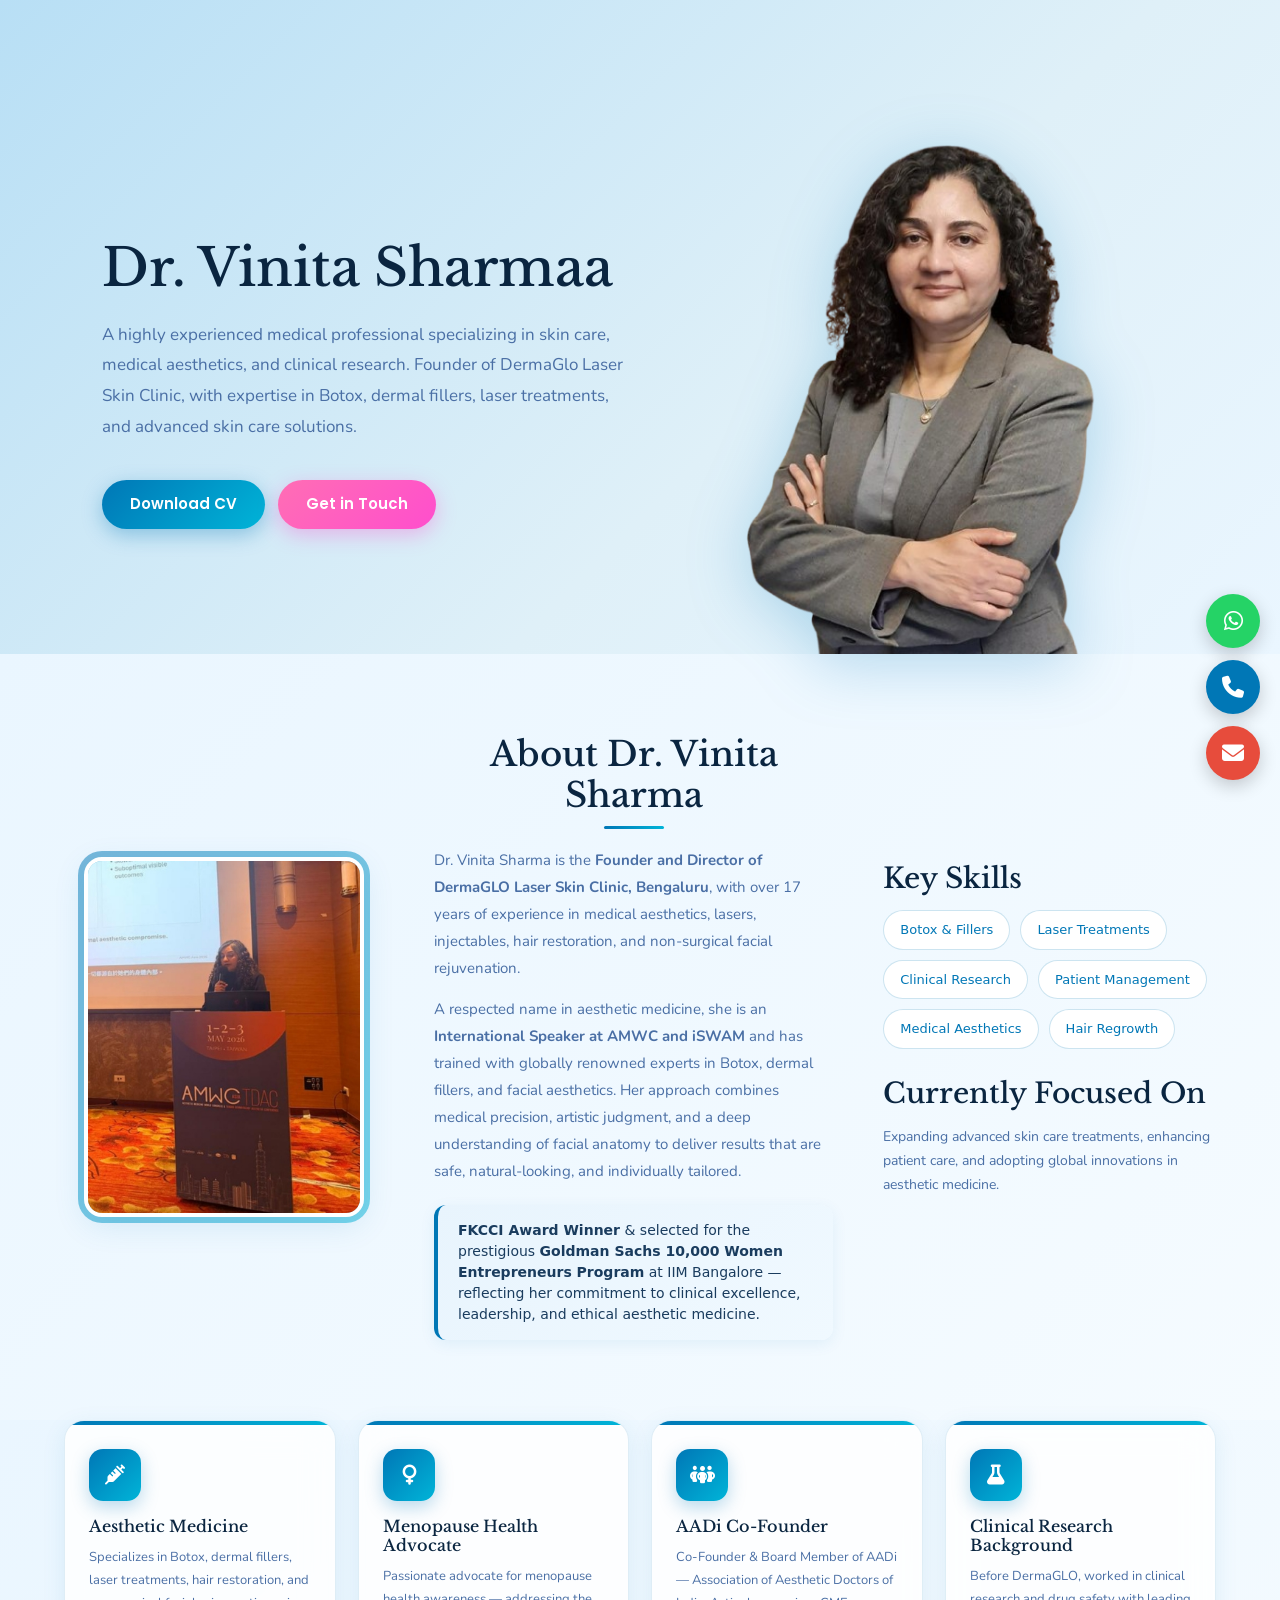
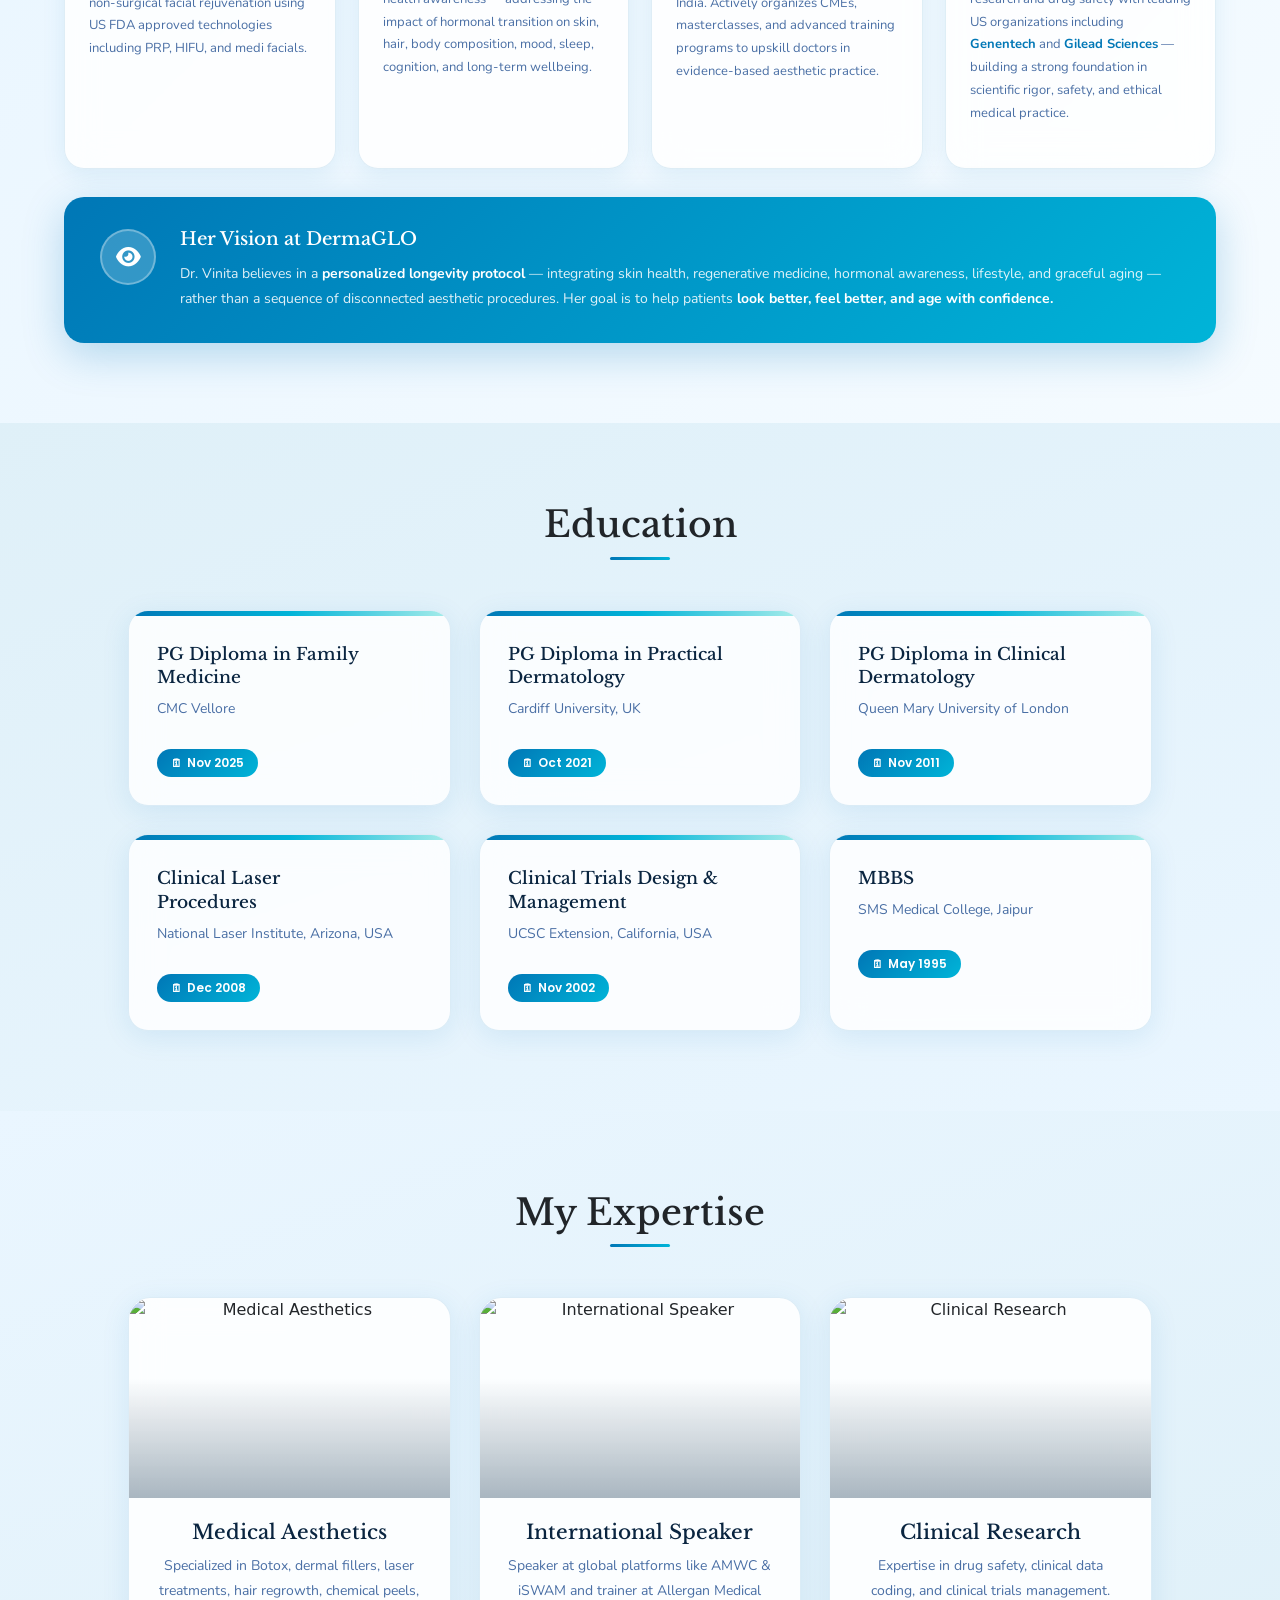
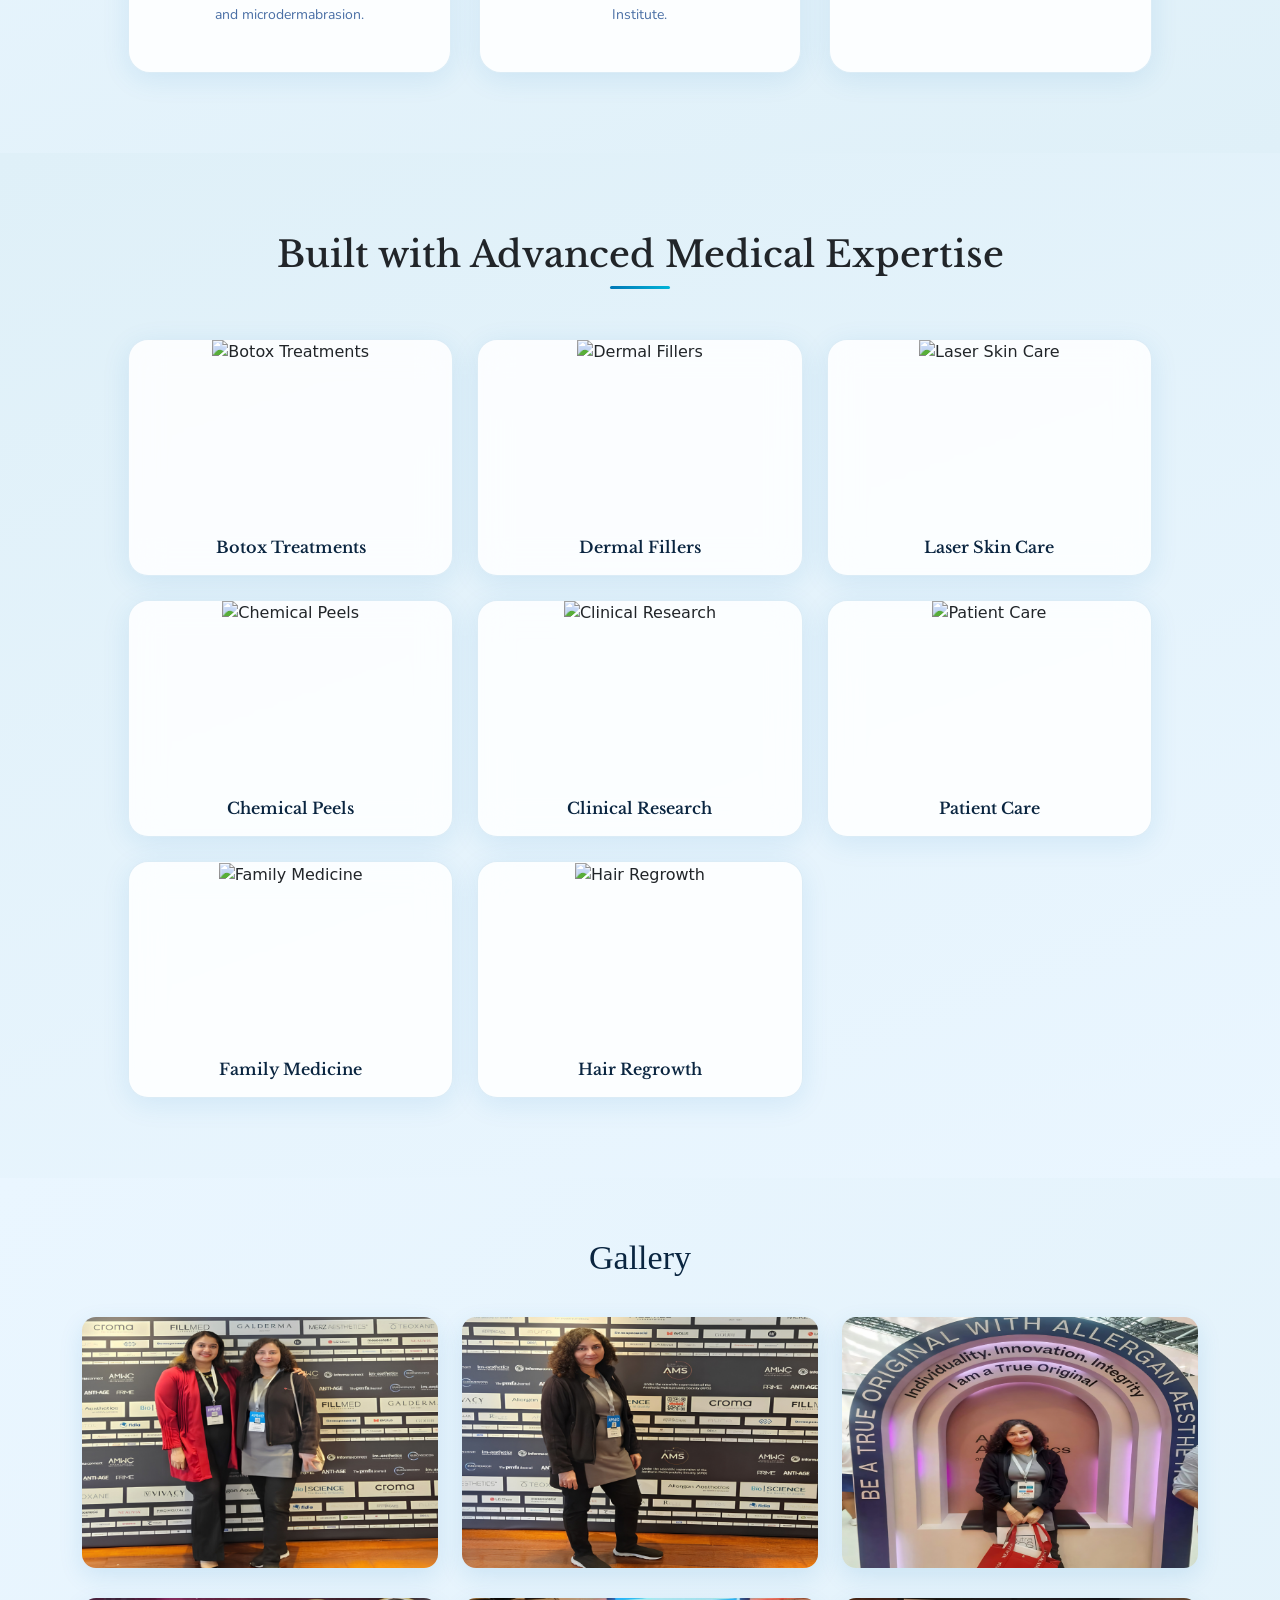
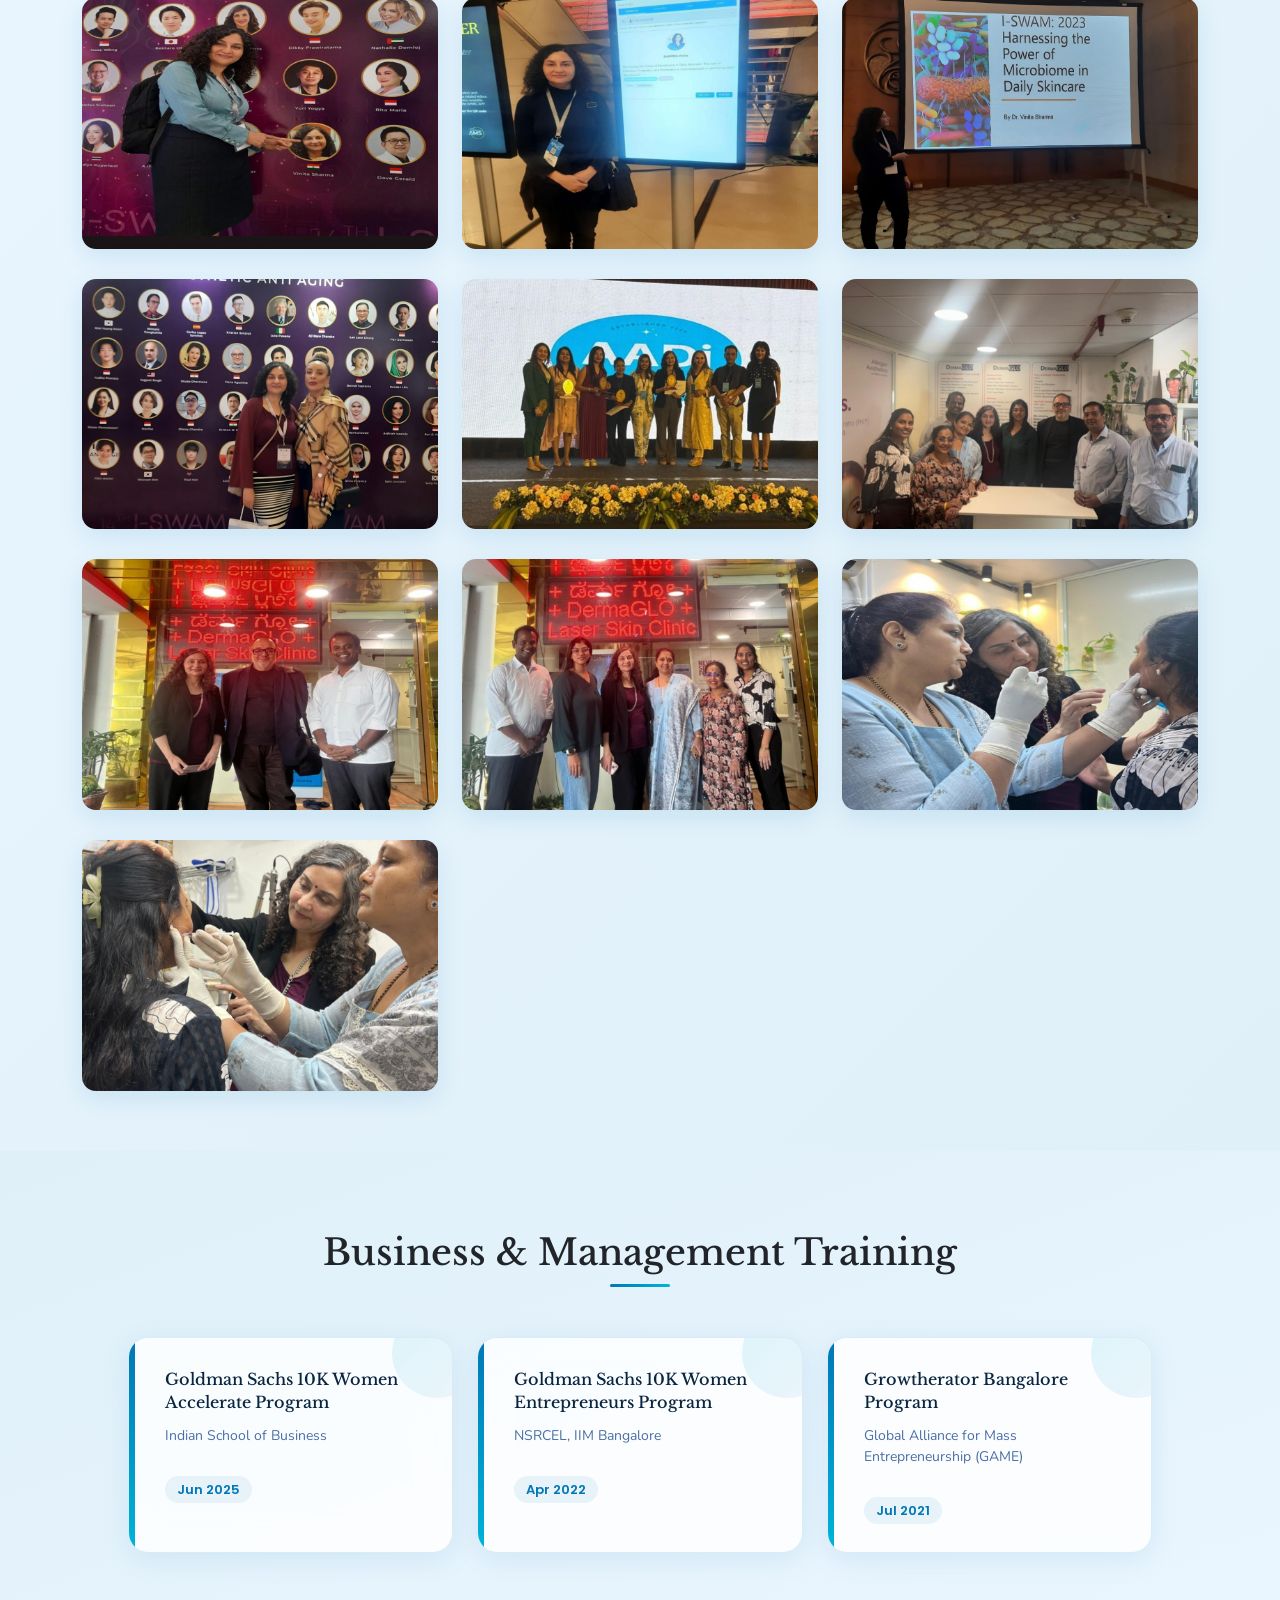
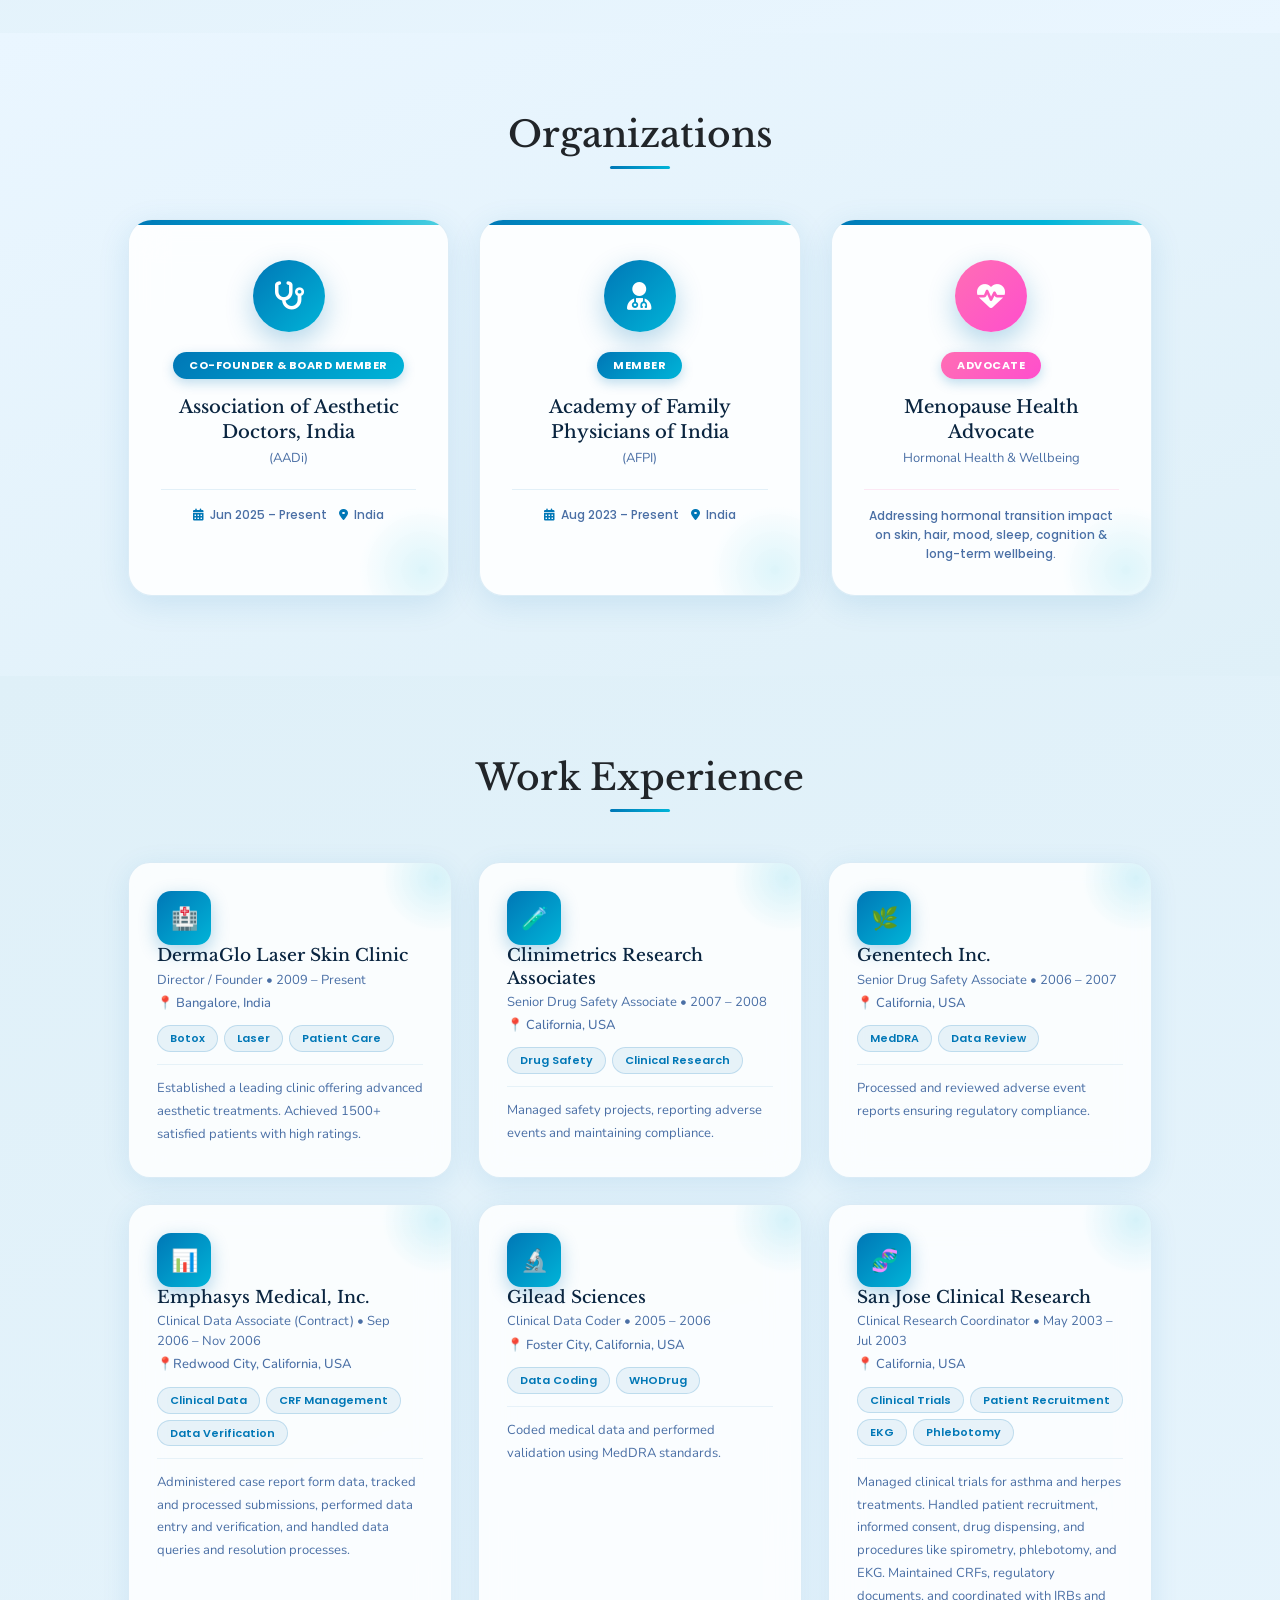
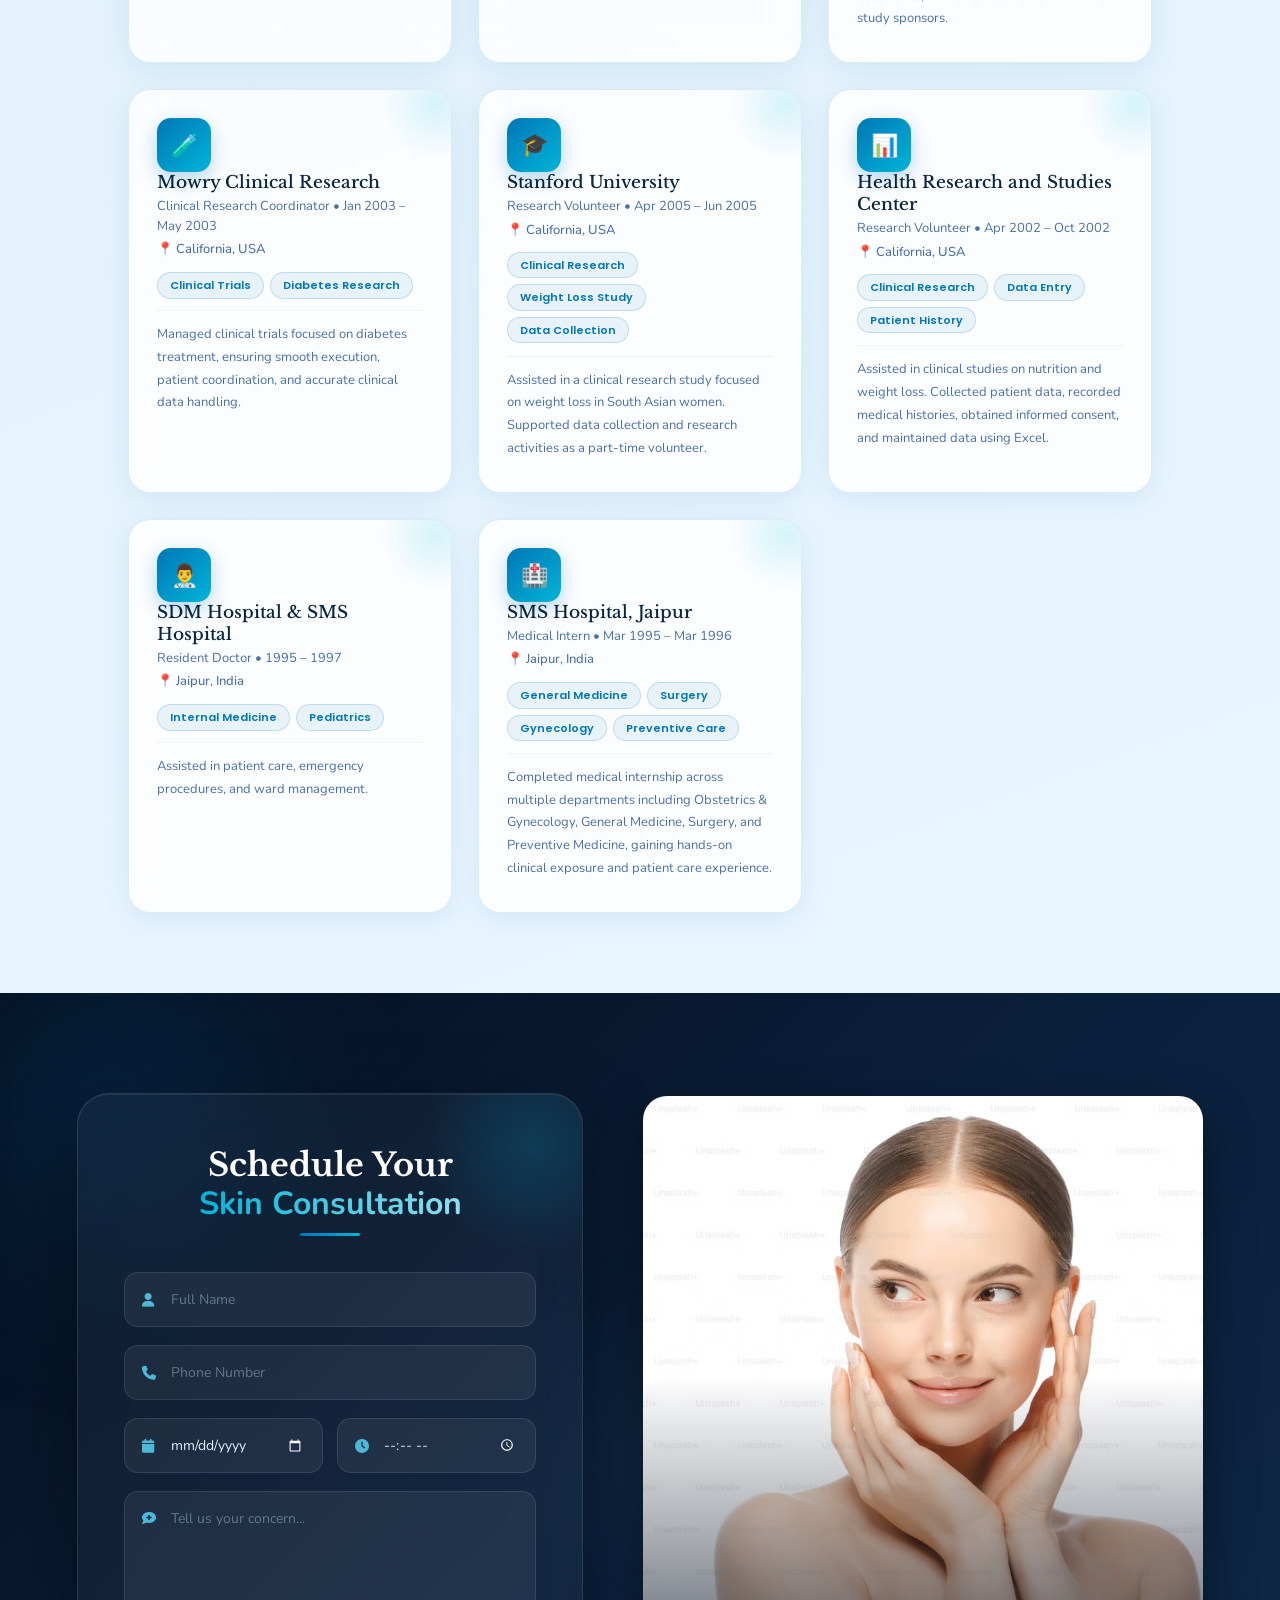
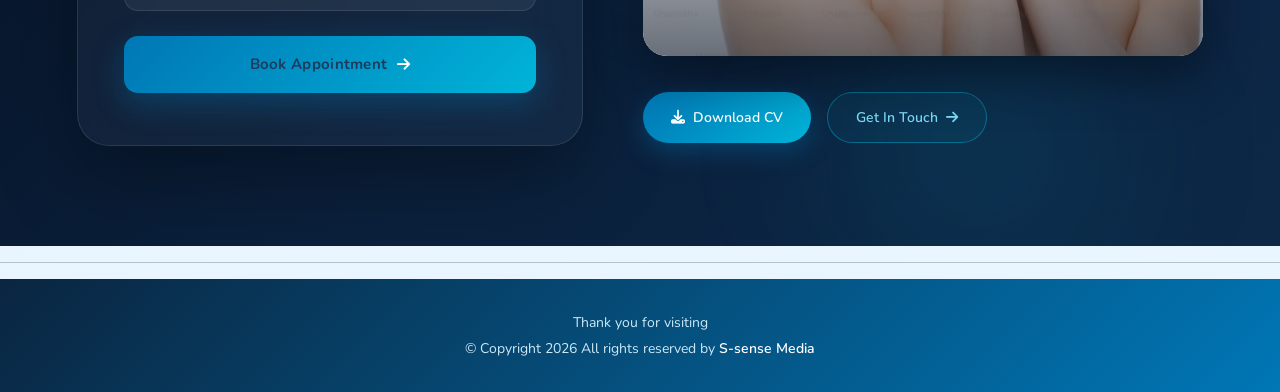
==== commit f79079d1: "commit" ====
--- a/index.html
+++ b/index.html
@@ -24,7 +24,7 @@
 
   
     <div class="hero-left" data-aos="fade-right">
-        <h1>Dr. Vinita Sharma </h1>
+        <h1>Dr. Vinita Sharmaa </h1>
        
 
         <p class="hero-text">
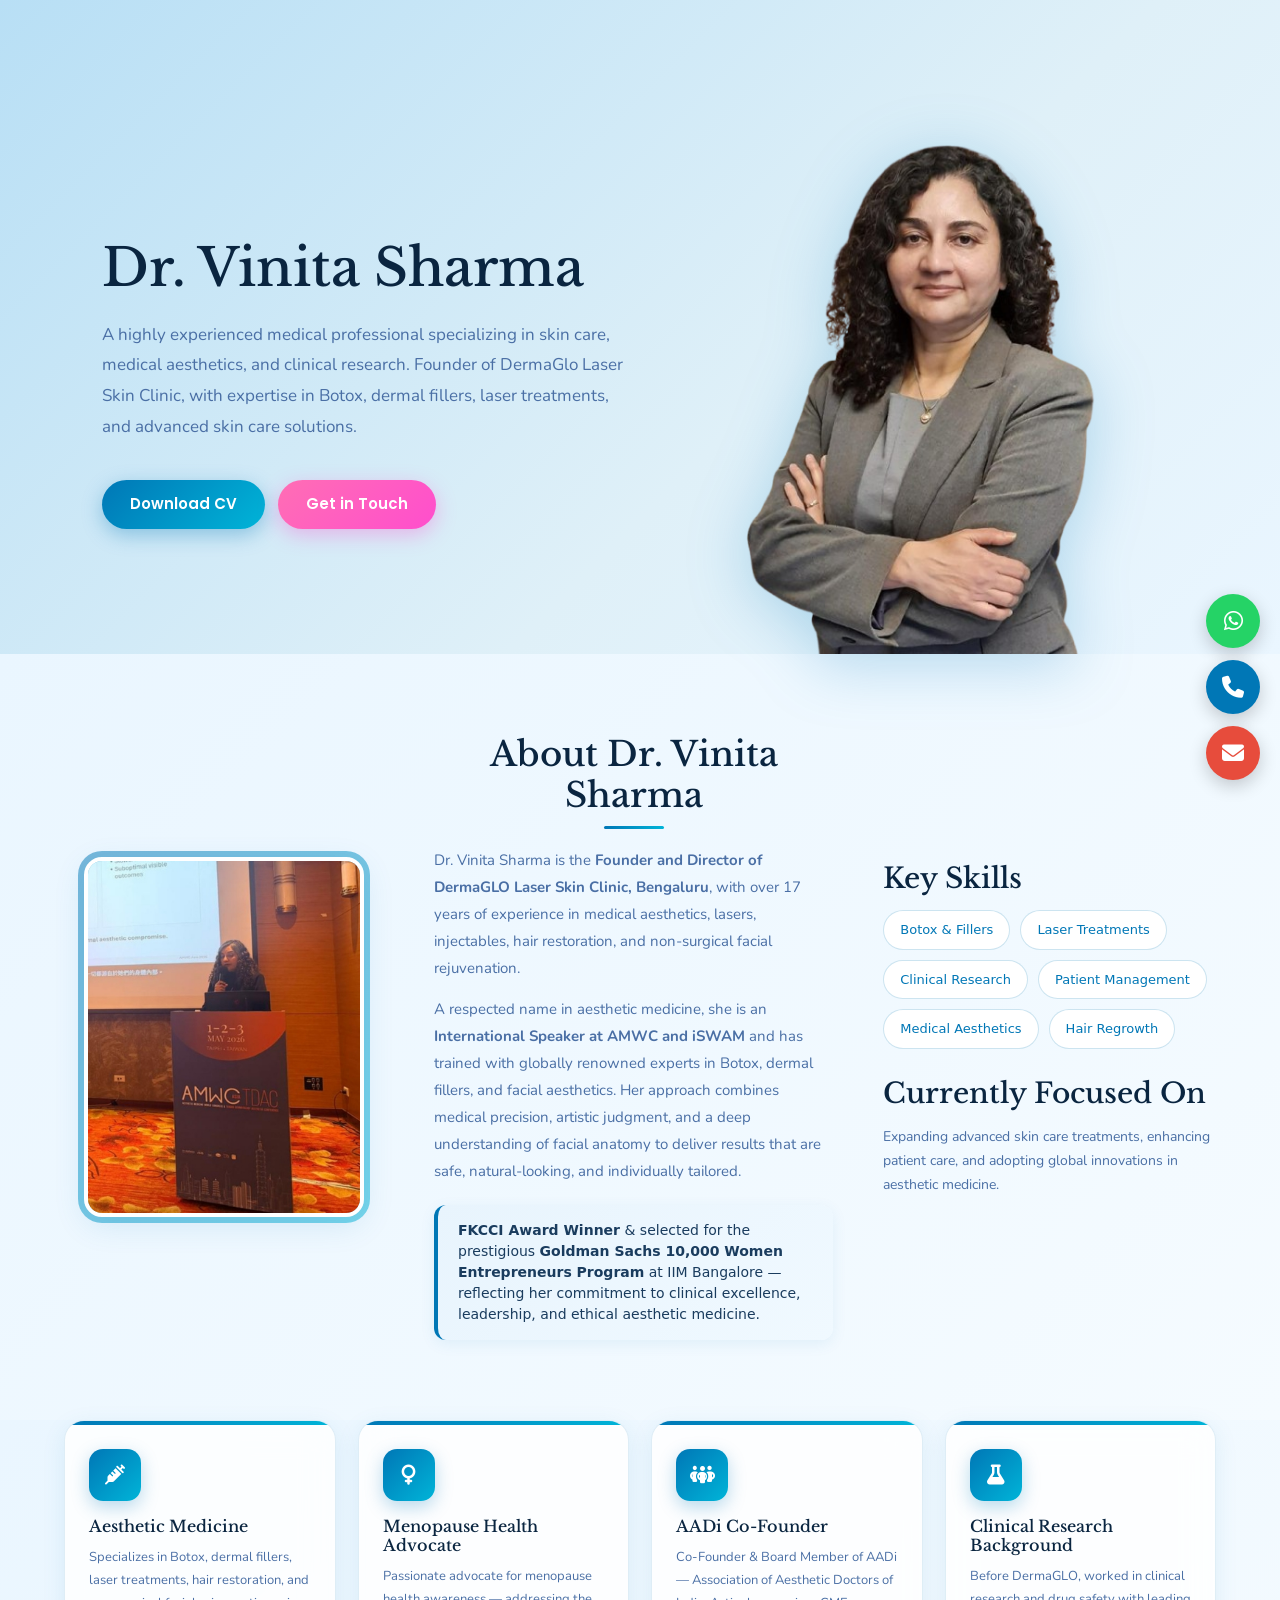
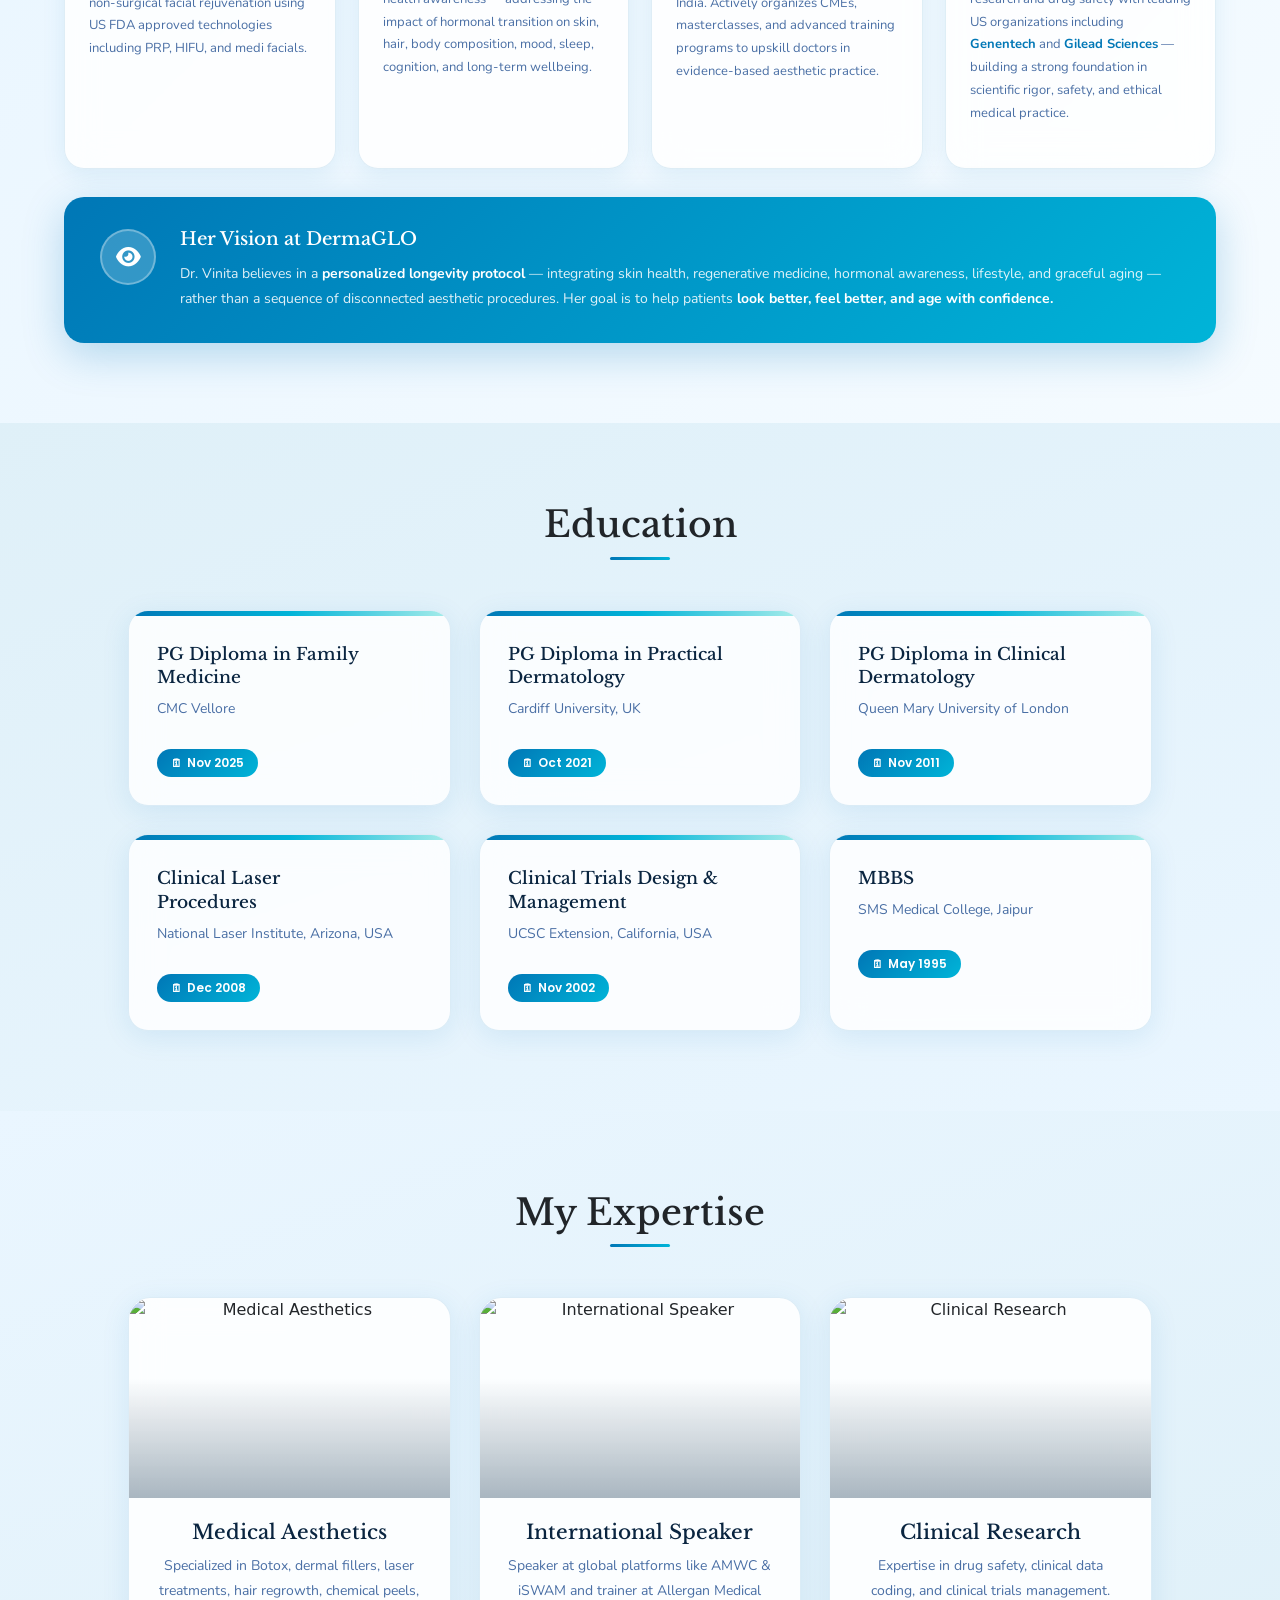
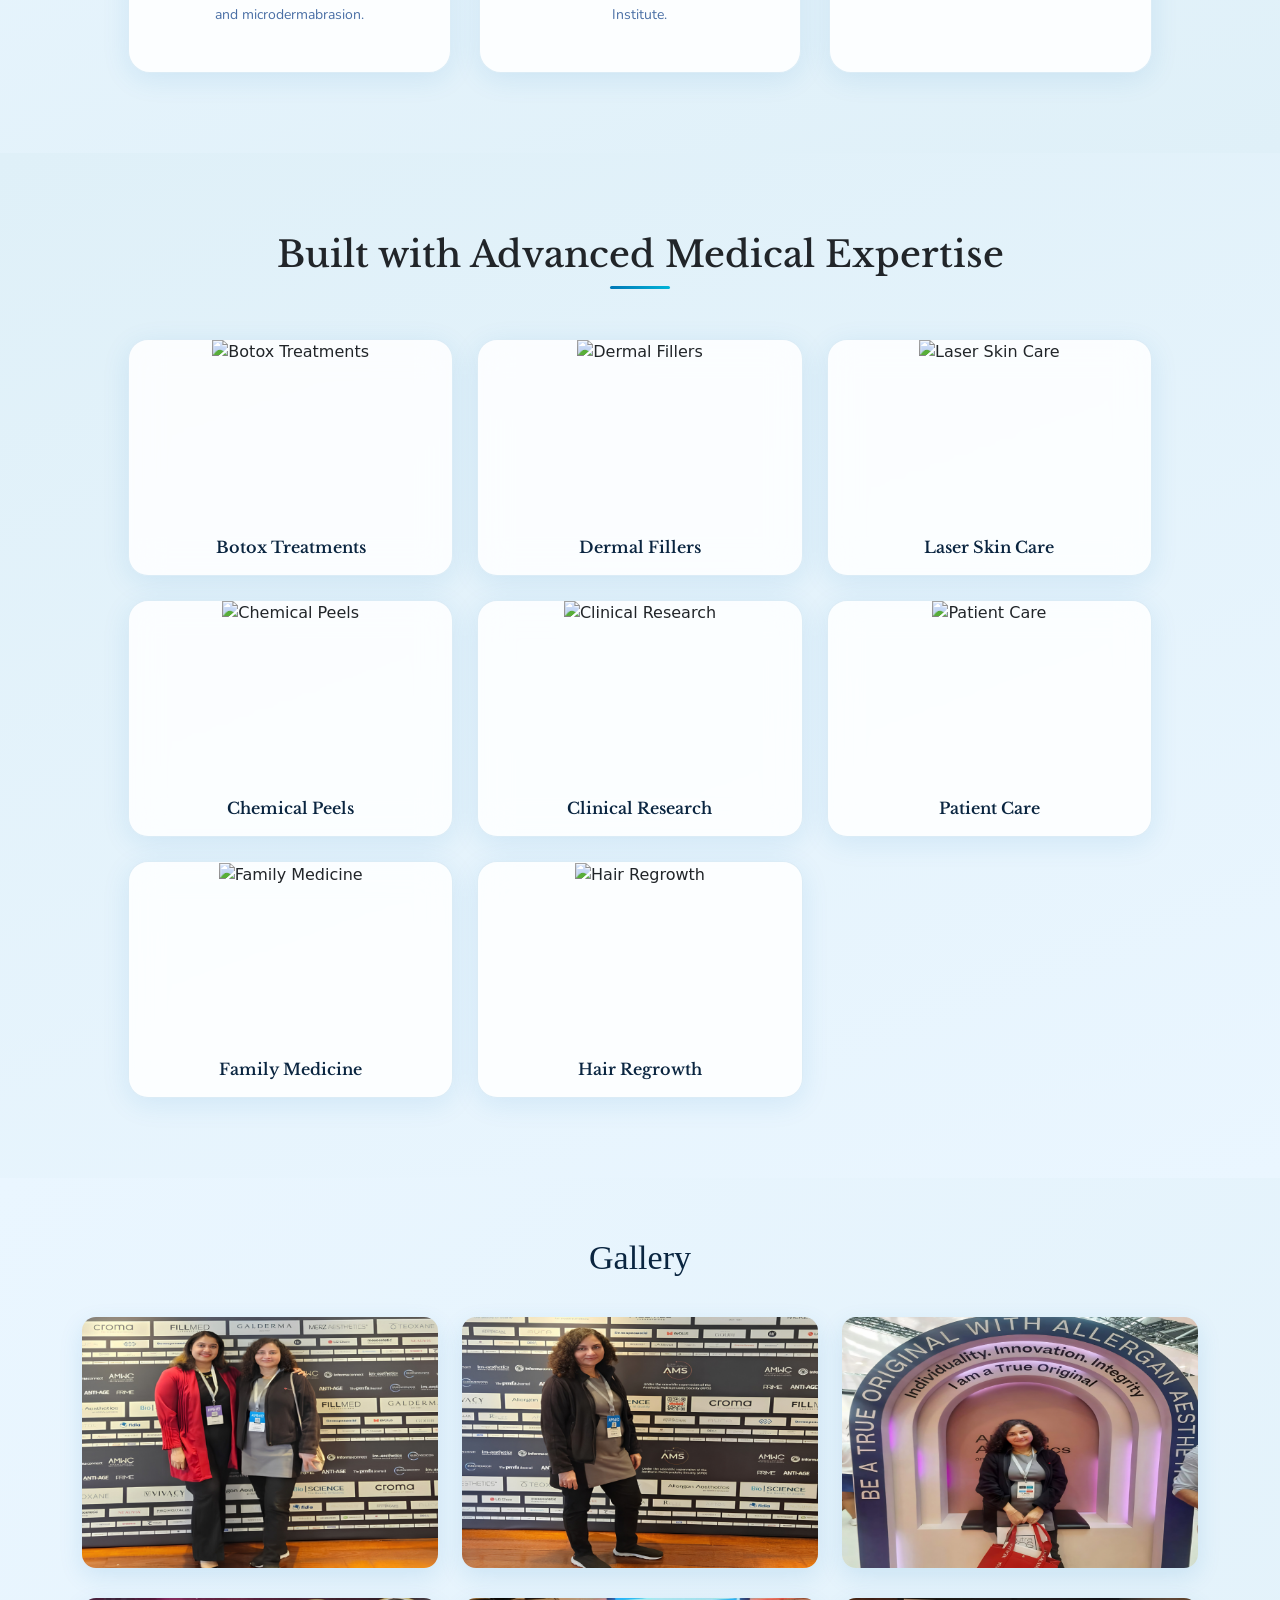
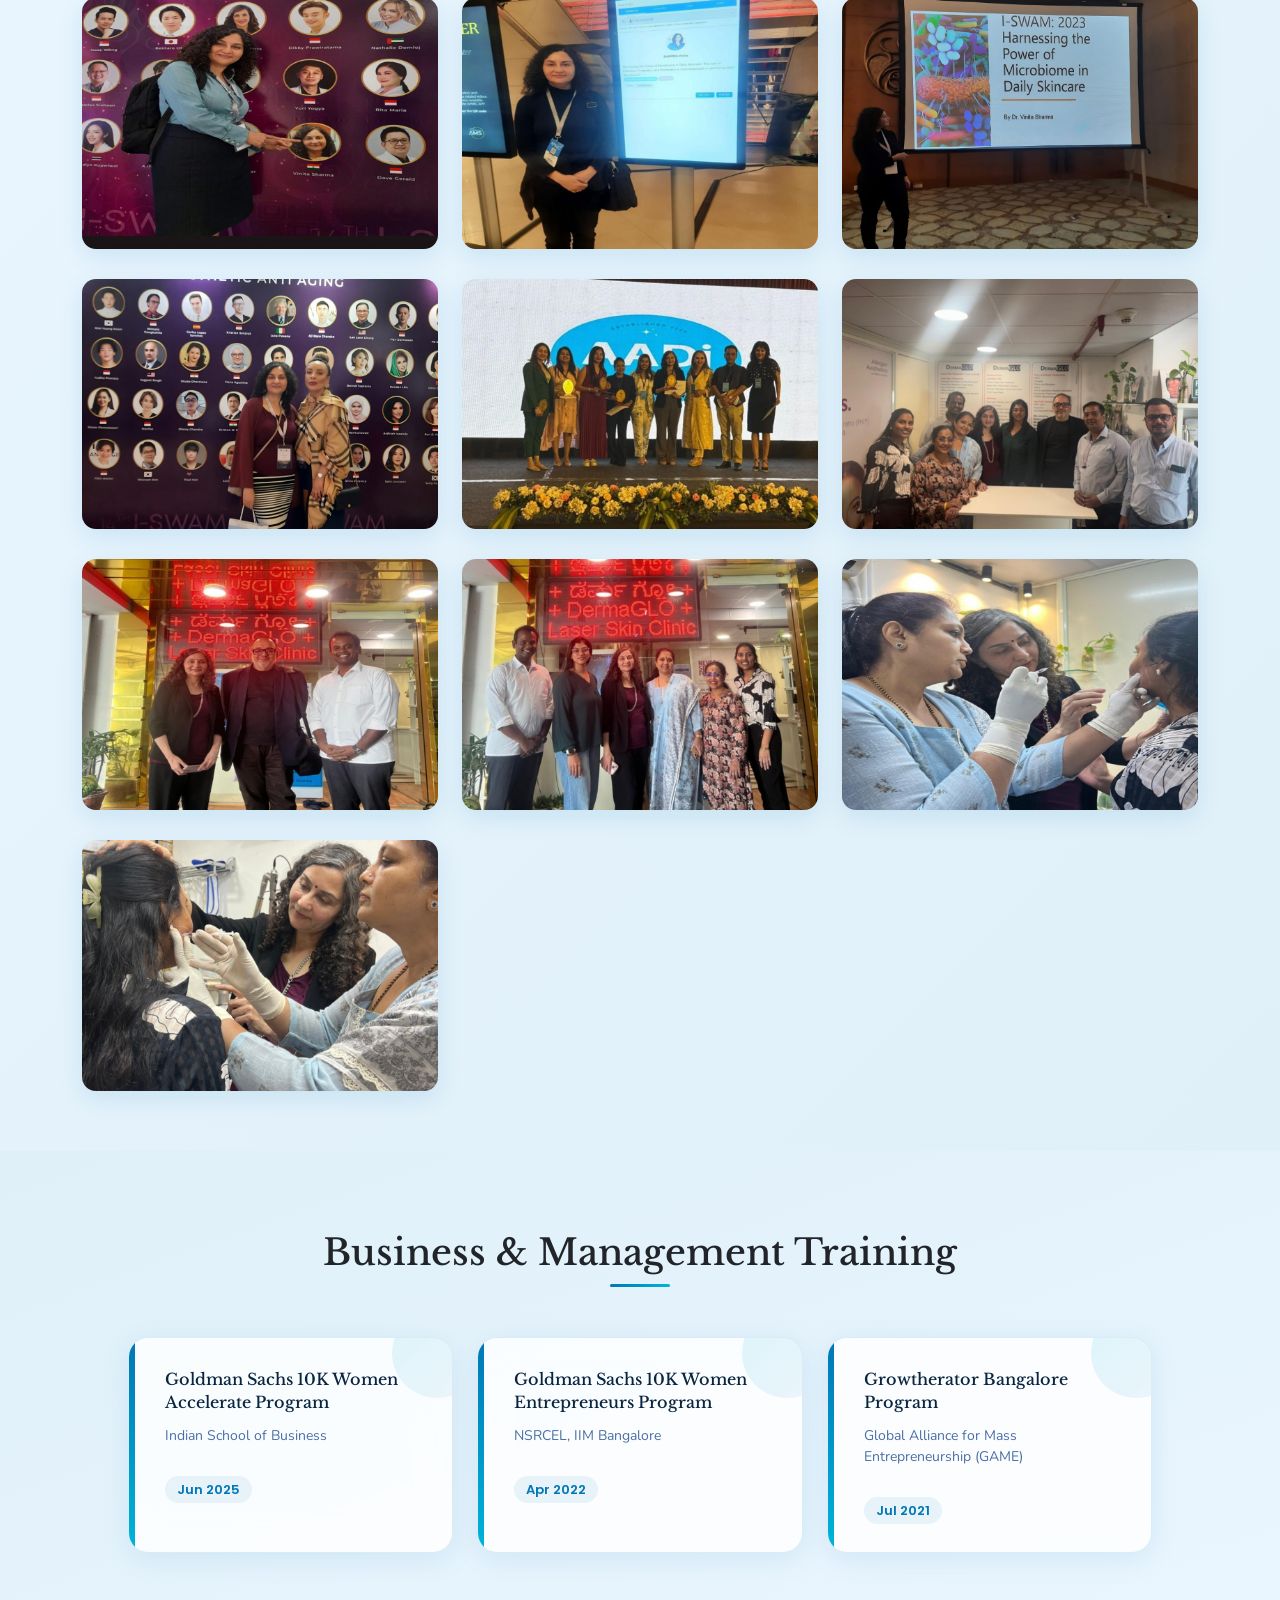
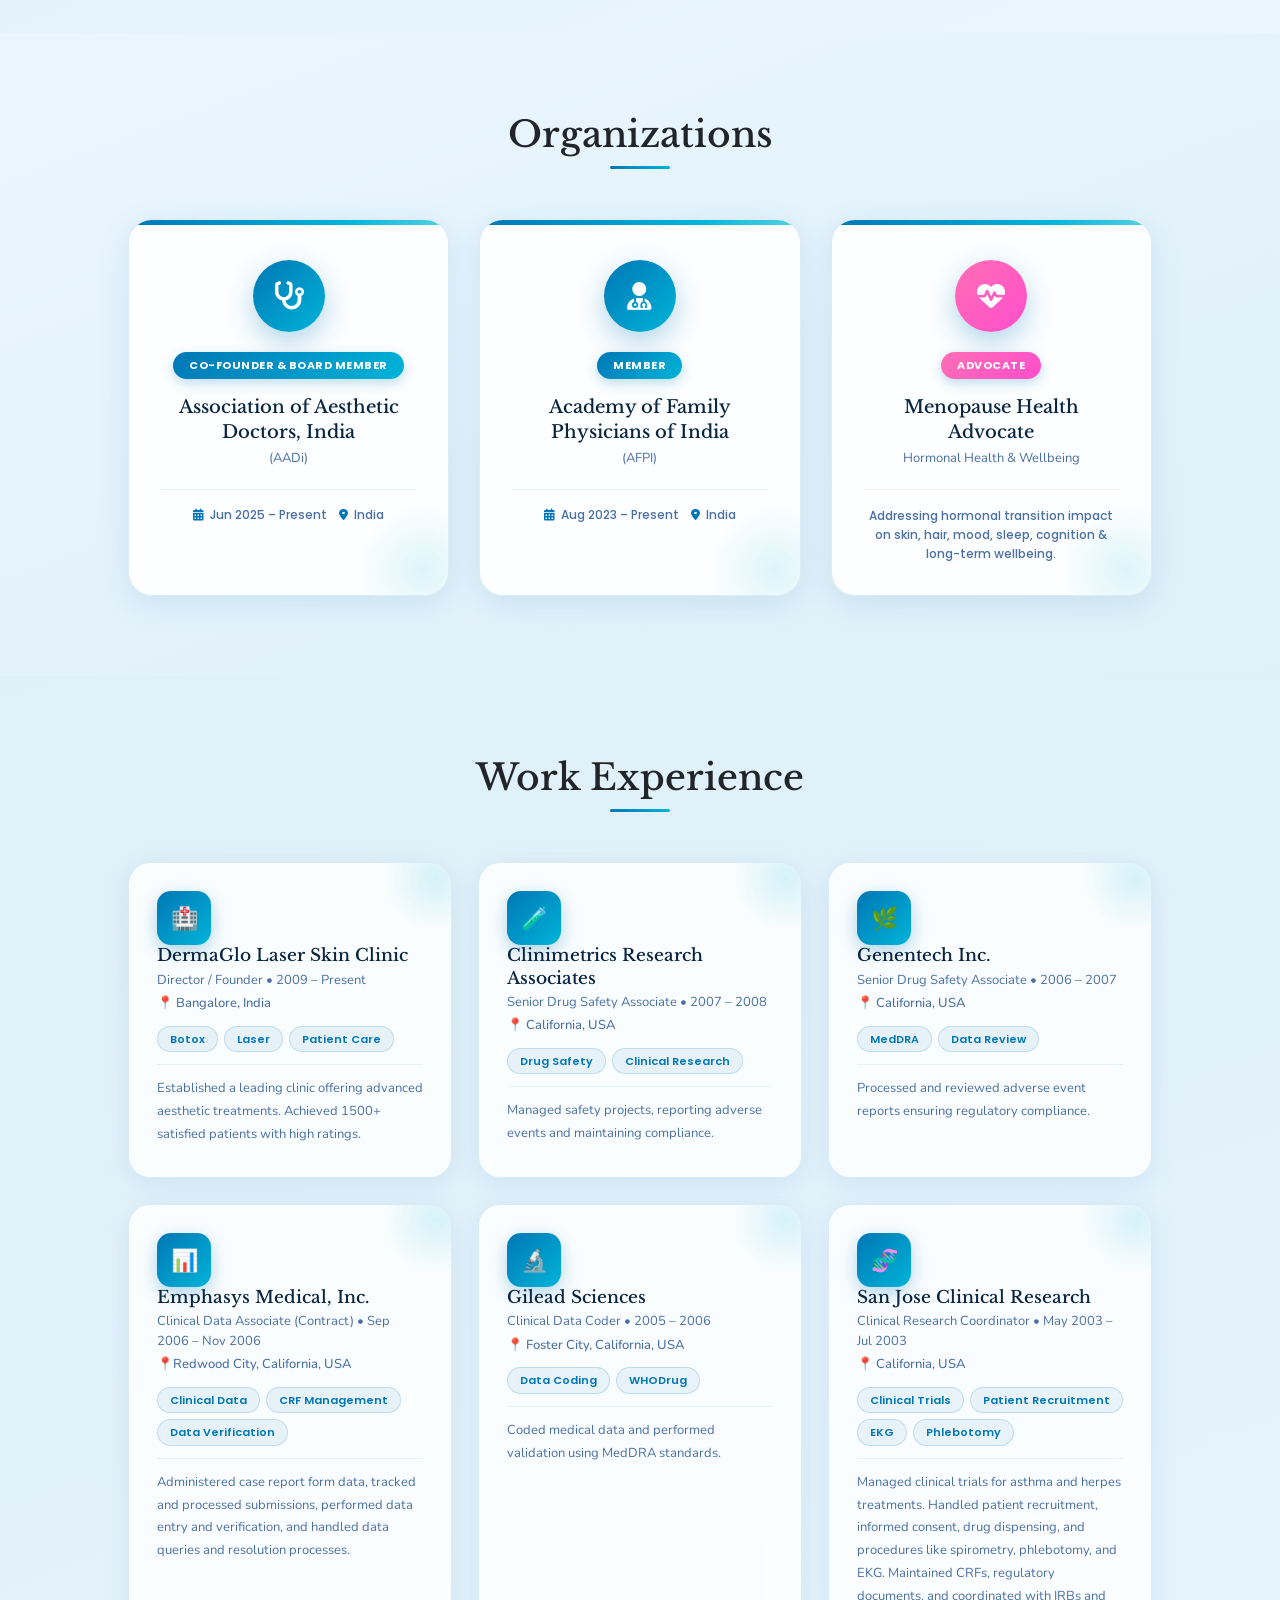
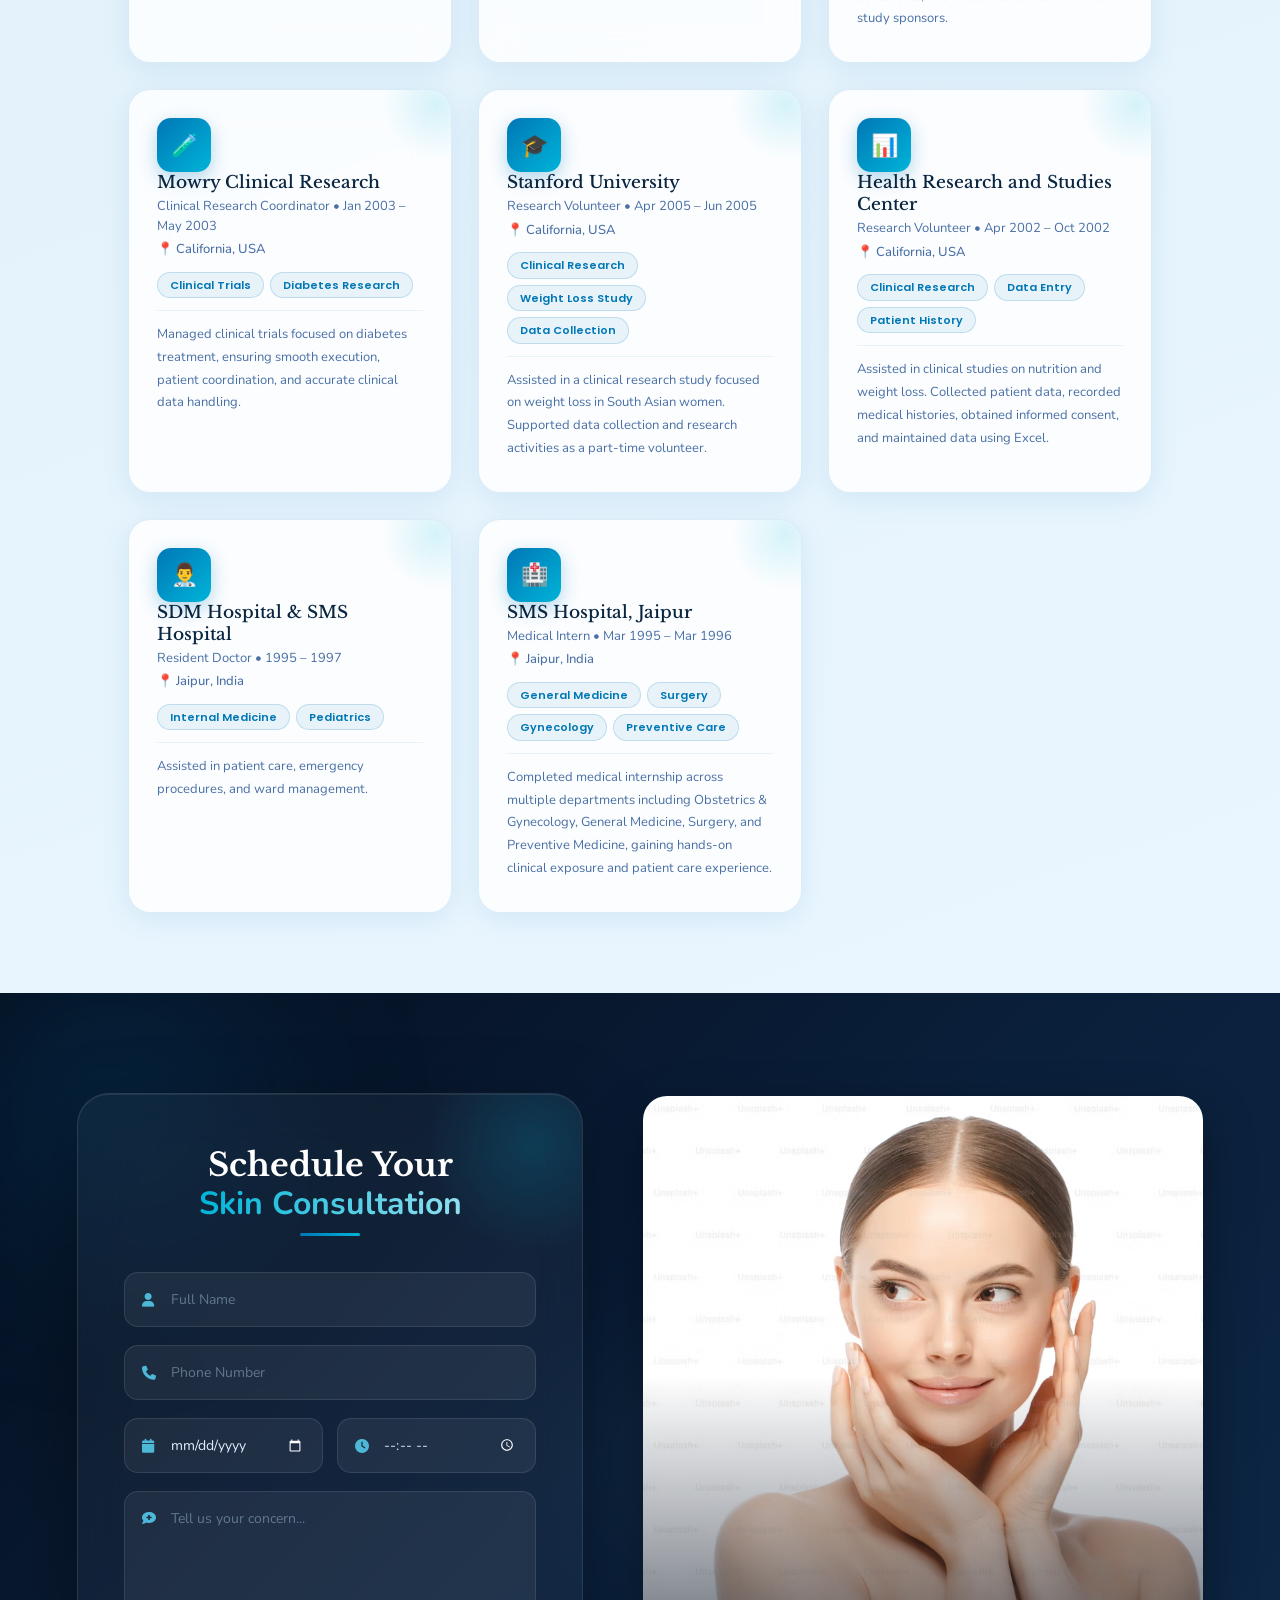
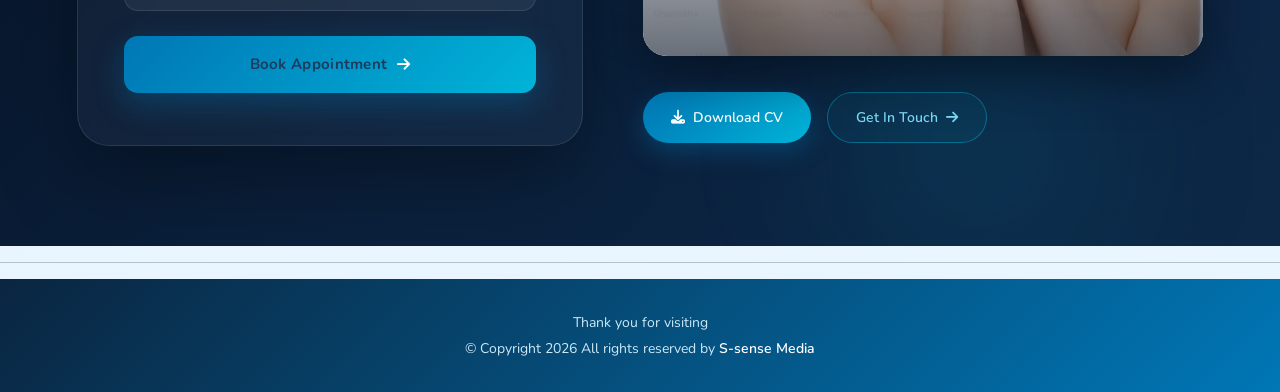
==== commit 4203b696: "commit update" ====
--- a/index.html
+++ b/index.html
@@ -24,7 +24,7 @@
 
   
     <div class="hero-left" data-aos="fade-right">
-        <h1>Dr. Vinita Sharmaa </h1>
+        <h1>Dr. Vinita Sharma </h1>
        
 
         <p class="hero-text">
